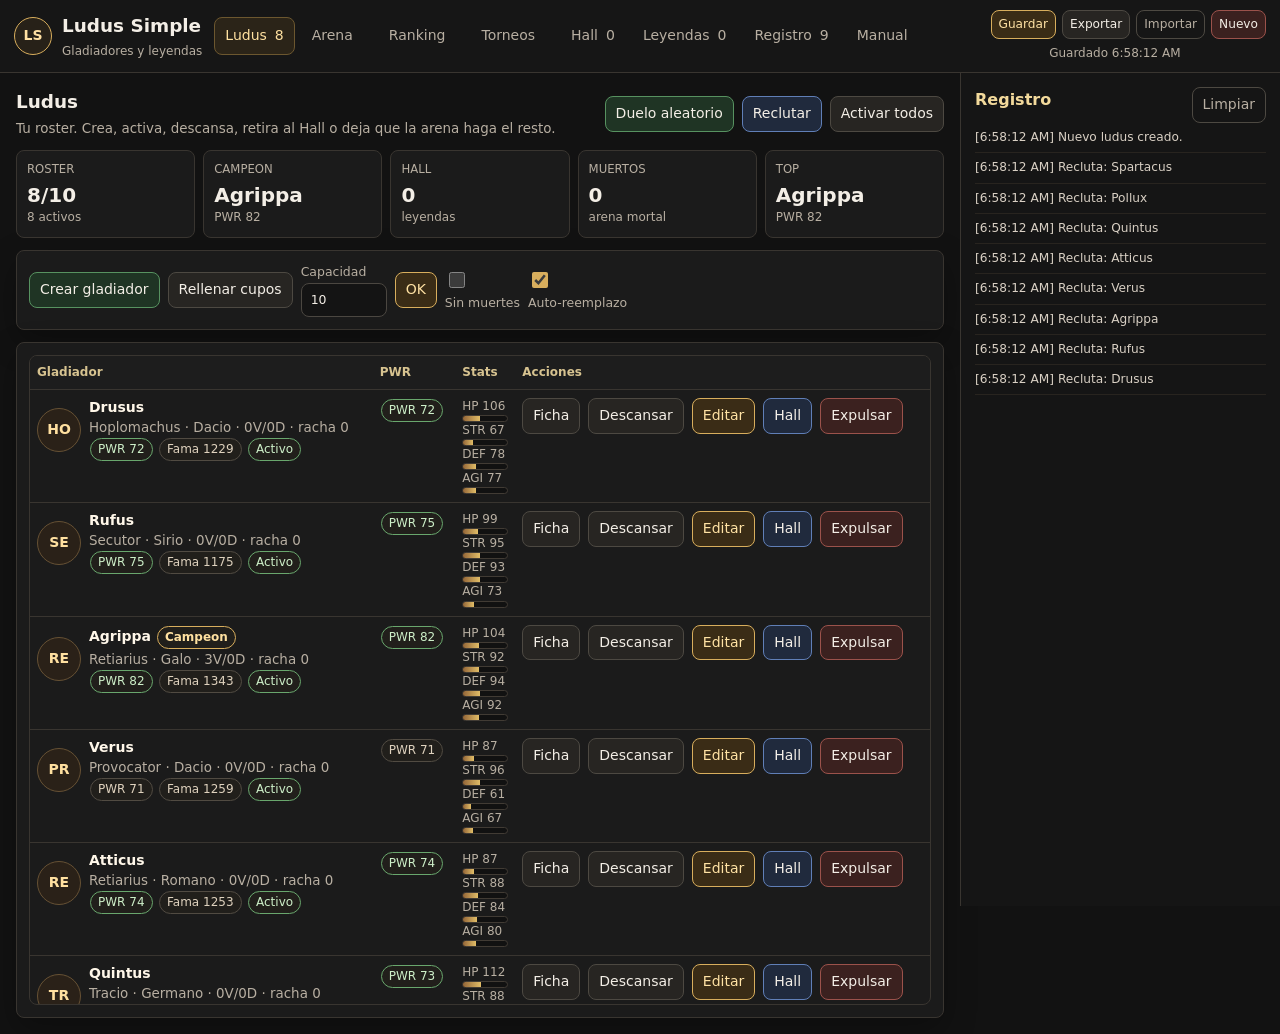
==== index.html @ a3a395ff "Publicar Ludus Simple Leyendas" ====
<!doctype html>
<html lang="es">
<head>
  <meta charset="utf-8">
  <meta name="viewport" content="width=device-width, initial-scale=1">
  <title>Ludus Simple Leyendas</title>
  <style>
    :root{
      color-scheme:dark;
      --bg:#121212;--side:#171717;--panel:#1b1b1b;--panel2:#22201d;--line:#393530;
      --ink:#f3eee6;--muted:#b8afa2;--gold:#d8ae5d;--red:#b95a52;--green:#69a76d;--blue:#7396d8;
      --shadow:0 12px 32px rgba(0,0,0,.28);--r:8px;
    }
    *{box-sizing:border-box}
    body{margin:0;background:var(--bg);color:var(--ink);font:14px/1.42 system-ui,-apple-system,Segoe UI,Roboto,Arial,sans-serif}
    button,input,select{font:inherit}button{cursor:pointer}
    .app{min-height:100vh;display:grid;grid-template-columns:minmax(0,1fr) 320px;grid-template-rows:auto 1fr}
    aside{grid-column:1/-1;position:sticky;top:0;z-index:20;background:rgba(23,23,23,.98);border-bottom:1px solid var(--line);padding:10px 14px;display:grid;grid-template-columns:auto minmax(0,1fr) auto;gap:12px;align-items:center;backdrop-filter:blur(10px)}
    main{grid-column:1;grid-row:2;min-width:0;max-width:1500px;width:100%;margin:0 auto;padding:16px}
    .livePanel{grid-column:2;grid-row:2;position:sticky;top:67px;height:calc(100vh - 67px);overflow:auto;background:#151515;border-left:1px solid var(--line);padding:14px}
    h1,h2,h3,p{margin-top:0}h1{font-size:1.15rem;margin-bottom:4px}h2{font-size:1rem;color:#f2d99b;margin-bottom:10px}
    .brand{display:flex;gap:10px;align-items:center;min-width:180px}.brand h1{white-space:nowrap}.mark{width:38px;height:38px;border:1px solid var(--gold);border-radius:50%;display:grid;place-items:center;background:#272118;color:#ffe0a3;font-weight:900;flex:0 0 auto}
    .nav{display:flex;gap:6px;overflow-x:auto;min-width:0}.nav button{display:flex;justify-content:space-between;align-items:center;gap:8px;border:1px solid transparent;background:transparent;color:var(--muted);padding:8px 10px;border-radius:var(--r);text-align:left;white-space:nowrap}.nav button:hover{background:#222;color:var(--ink)}.nav button.active{background:#2b2418;border-color:#6c572f;color:#ffe1a0}
    .sideActions{display:grid;grid-template-columns:repeat(4,auto);gap:6px;align-items:center}.sideActions .btn{min-height:29px;padding:5px 7px;font-size:.76rem}.sideActions label.btn{display:flex;align-items:center;justify-content:center}.sideActions .full{grid-column:1/-1;text-align:right;max-width:190px;white-space:nowrap;overflow:hidden;text-overflow:ellipsis}
    .topbar{display:flex;justify-content:space-between;gap:10px;align-items:center;flex-wrap:wrap;margin-bottom:12px}
    .muted{color:var(--muted)}.small{font-size:.84rem;color:var(--muted)}.tiny{font-size:.75rem;color:var(--muted)}
    .kpis{display:grid;grid-template-columns:repeat(5,minmax(120px,1fr));gap:8px;margin-bottom:12px}.kpi{border:1px solid var(--line);background:var(--panel);border-radius:var(--r);padding:10px;min-height:70px}.kpi span{display:block;color:var(--muted);font-size:.73rem;text-transform:uppercase}.kpi b{display:block;font-size:1.25rem;margin-top:3px}
    .panel{border:1px solid var(--line);background:var(--panel);border-radius:var(--r);padding:12px;box-shadow:var(--shadow)}.panel.soft{background:var(--panel2)}
    .grid2{display:grid;grid-template-columns:minmax(340px,1.05fr) minmax(320px,.95fr);gap:12px}.grid3{display:grid;grid-template-columns:repeat(3,minmax(230px,1fr));gap:12px}.section{margin-bottom:12px}
    .row{display:flex;gap:8px;align-items:center;flex-wrap:wrap}.between{display:flex;justify-content:space-between;gap:10px;align-items:center}
    .btn{border:1px solid #4d4942;background:#272522;color:var(--ink);border-radius:var(--r);padding:7px 10px;min-height:34px}.btn:hover{filter:brightness(1.08)}.btn.primary{background:#3a2c16;border-color:var(--gold);color:#ffe2a4}.btn.good{background:#1f3424;border-color:#579260}.btn.bad{background:#3b211f;border-color:#9b524b}.btn.blue{background:#202a3d;border-color:#607fb7}.btn.ghost{background:transparent;color:var(--muted)}.btn:disabled{opacity:.45;cursor:not-allowed}
    label{display:inline-grid;gap:3px;color:var(--muted);font-size:.78rem}select,input{min-height:34px;background:#141414;color:var(--ink);border:1px solid #4b4741;border-radius:var(--r);padding:7px 9px}input[type="checkbox"]{min-height:auto;width:16px;height:16px;padding:0;accent-color:var(--gold)}
    .tableWrap{max-height:650px;overflow:auto;border:1px solid var(--line);border-radius:var(--r)}table{width:100%;border-collapse:separate;border-spacing:0}th,td{border-bottom:1px solid var(--line);padding:8px 7px;text-align:left;vertical-align:top}th{position:sticky;top:0;background:#1d1d1d;color:#d7c390;font-size:.75rem;z-index:1}tbody tr:hover td{background:#202020}
    .pill{display:inline-flex;align-items:center;gap:4px;border:1px solid #514b42;background:#211f1b;border-radius:999px;padding:2px 7px;font-size:.75rem;color:#dfd2be;margin:1px}.pill.gold{border-color:var(--gold);color:#ffe1a0}.pill.green{border-color:var(--green);color:#cdefc8}.pill.red{border-color:var(--red);color:#ffc7c1}.pill.blue{border-color:var(--blue);color:#d4e0ff}
    .fighter{display:grid;grid-template-columns:44px 1fr;gap:8px;align-items:center}.avatar{width:44px;height:44px;border:1px solid #665134;border-radius:50%;display:grid;place-items:center;background:#2a2118;color:#ffe0a0;font-weight:900}.name{font-weight:850;color:#fff7e9}
    .bar{height:7px;border:1px solid #413b34;background:#111;border-radius:999px;overflow:hidden}.bar span{display:block;height:100%;background:linear-gradient(90deg,#946638,#e1bd67)}
    .duel{display:grid;grid-template-columns:1fr auto 1fr;gap:10px;align-items:center}.vs{font-weight:1000;color:#f0cf80;text-align:center}.pickCell{width:42px;text-align:center}.duelPick{width:18px;height:18px}.duelSummary{display:grid;grid-template-columns:1fr auto 1fr;gap:8px;align-items:center}
    .cards{display:grid;grid-template-columns:repeat(auto-fill,minmax(230px,1fr));gap:10px}.card{border:1px solid #48443e;background:#181818;border-radius:var(--r);padding:10px}.event{border:1px solid #49443c;background:#181818;border-radius:var(--r);padding:10px;margin-bottom:8px}.event.hot{border-color:#9a7840;background:#211c14}
    .bracketWrap{overflow-x:auto;overflow-y:hidden;padding-bottom:8px}.bracket{display:flex;gap:12px;align-items:flex-start;min-width:max-content}.roundCol{width:240px;display:grid;gap:10px}.roundCol:nth-child(2){padding-top:28px}.roundCol:nth-child(3){padding-top:58px}.roundCol:nth-child(4){padding-top:88px}.match{border:1px solid var(--line);background:#161616;border-radius:var(--r);padding:9px;min-height:76px}.winner{color:#ffe0a0;font-weight:800;margin-top:5px}
    .log{background:#111;border:1px solid #3b3731;border-radius:var(--r);padding:10px;white-space:pre-wrap;overflow:auto;max-height:380px;font-family:ui-monospace,SFMono-Regular,Consolas,monospace;font-size:.78rem}.liveLog{height:calc(100vh - 165px);min-height:300px;max-height:none;font-size:.76rem}.liveLogLine{border-bottom:1px solid #28241f;padding:6px 0;color:#d9d0c4}
    .modalBack{position:fixed;inset:0;background:rgba(0,0,0,.7);display:none;align-items:center;justify-content:center;padding:16px;z-index:50}.modal{width:min(940px,96vw);max-height:90vh;overflow:auto;background:#202020;border:1px solid var(--gold);border-radius:var(--r);padding:14px;box-shadow:0 30px 90px rgba(0,0,0,.6)}
    .toast{position:fixed;left:50%;bottom:18px;transform:translateX(-50%);background:#27231d;border:1px solid #6b5837;color:#ffe2a4;padding:9px 12px;border-radius:var(--r);z-index:80;box-shadow:var(--shadow)}.hidden{display:none}
    @media(max-width:1050px){.app{grid-template-columns:1fr;grid-template-rows:auto auto auto}aside{position:relative;grid-template-columns:1fr;align-items:start}.livePanel{grid-column:1;grid-row:3;position:relative;top:auto;height:auto;border-left:0;border-top:1px solid var(--line)}.liveLog{height:240px;min-height:220px}main{grid-column:1;grid-row:2}.kpis{grid-template-columns:repeat(3,minmax(110px,1fr))}.grid2,.grid3{grid-template-columns:1fr}th{position:static}.sideActions{grid-template-columns:repeat(4,max-content);justify-content:start}.sideActions .full{text-align:left}}
    @media(max-width:620px){main{padding:10px}.kpis{grid-template-columns:repeat(2,minmax(110px,1fr))}.duel,.duelSummary{grid-template-columns:1fr}.sideActions{grid-template-columns:repeat(2,max-content)}}
  </style>
</head>
<body>
<div class="app">
  <aside>
    <div class="brand"><div class="mark">LS</div><div><h1>Ludus Simple</h1><div class="tiny">Gladiadores y leyendas</div></div></div>
    <nav class="nav" id="nav"></nav>
    <div class="sideActions">
      <button class="btn primary" id="saveBtn">Guardar</button>
      <button class="btn" id="exportBtn">Exportar</button>
      <label class="btn ghost">Importar<input id="importFile" type="file" accept=".json,.txt" hidden></label>
      <button class="btn bad" id="freshBtn">Nuevo</button>
      <div class="tiny full" id="saveStatus">Listo.</div>
    </div>
  </aside>
  <main>
    <div class="topbar">
      <div><h1 id="title">Ludus</h1><div class="small" id="hint"></div></div>
      <div class="row">
        <button class="btn good" id="quickFight">Duelo aleatorio</button>
        <button class="btn blue" id="quickRecruit">Reclutar</button>
        <button class="btn" id="quickRest">Activar todos</button>
      </div>
    </div>
    <section class="kpis" id="kpis"></section>
    <div id="view"></div>
  </main>
  <section class="livePanel">
    <div class="between"><h2>Registro</h2><button class="btn ghost" id="clearLiveLog">Limpiar</button></div>
    <div class="liveLog" id="liveLog"></div>
  </section>
</div>

<div class="modalBack" id="modalBack"><div class="modal"><div class="between"><h2 id="modalTitle">Modal</h2><button class="btn ghost" id="modalClose">Cerrar</button></div><div id="modalBody"></div></div></div>
<div class="toast hidden" id="toast"></div>

<script>
(() => {
  "use strict";

  const STORAGE = "ludus_simple_leyendas_v1";
  const views = [["ludus","Ludus"],["arena","Arena"],["ranking","Ranking"],["torneos","Torneos"],["hall","Hall"],["leyendas","Leyendas"],["registro","Registro"],["manual","Manual"]];
  const roles = ["Mirmillon","Retiarius","Secutor","Tracio","Dimachaerus","Hoplomachus","Bestiarius","Provocator"];
  const origins = ["Romano","Galo","Germano","Nubio","Hispano","Griego","Dacio","Tracio","Sirio","Britano"];
  const names = ["Maximus","Rutilus","Drusus","Caius","Lucius","Tiberius","Marcus","Sergius","Vitalis","Atticus","Severus","Felix","Aurelius","Cassius","Valerius","Flavius","Quintus","Rufus","Decimus","Varro","Julius","Titus","Spartacus","Crixus","Oenomaus","Brutus","Silvanus","Aquila","Sabinus","Victor","Pollux","Marius","Verus","Celer","Magnus","Octavius","Agrippa","Hector","Leonidas","Draco","Orion","Brennus","Arminius","Corvus","Scipio"];
  const icons = {Mirmillon:"MI",Retiarius:"RE",Secutor:"SE",Tracio:"TR",Dimachaerus:"DI",Hoplomachus:"HO",Bestiarius:"BE",Provocator:"PR"};
  const fightTypes = {
    normal:{name:"Normal",death:.10,injury:.18,fame:1},
    exhibition:{name:"Exhibicion",death:0,injury:.04,fame:.65},
    blood:{name:"A muerte",death:.28,injury:.34,fame:1.3},
    title:{name:"Titulo",death:.12,injury:.20,fame:1.45}
  };

  let view = "ludus";
  let state = defaultState();
  let pickState = {a:null,b:null,title:false,mortal:false};

  const $ = id => document.getElementById(id);
  const esc = s => String(s ?? "").replace(/[&<>'"]/g, c => ({"&":"&amp;","<":"&lt;",">":"&gt;","'":"&#39;","\"":"&quot;"}[c]));
  const rand = (a,b) => Math.floor(Math.random()*(b-a+1))+a;
  const pick = a => a[rand(0,a.length-1)];
  const clamp = (x,a,b) => Math.max(a,Math.min(b,x));
  const uid = () => crypto && crypto.randomUUID ? crypto.randomUUID() : "g_" + Date.now().toString(36) + Math.random().toString(36).slice(2);
  function shuffle(arr){const a=arr.slice();for(let i=a.length-1;i>0;i--){const j=rand(0,i);[a[i],a[j]]=[a[j],a[i]]}return a}

  function defaultState(){
    return {
      cap:10,pacific:false,autoReplace:true,pairMode:"balanced",ludus:[],hall:[],dead:[],allTime:[],log:[],rivalries:{},
      legendsElo:{},last:null,classic:null,br:null,legendTournament:null,legendBR:null,titleHolder:null
    };
  }
  function load(){try{const raw=localStorage.getItem(STORAGE);if(raw)state=JSON.parse(raw)}catch(e){console.warn(e)}normalize()}
  function save(){normalize();localStorage.setItem(STORAGE,JSON.stringify(state));$("saveStatus").textContent="Guardado " + new Date().toLocaleTimeString()}
  function normalize(){
    state = Object.assign(defaultState(), state || {});
    ["ludus","hall","dead","allTime","log"].forEach(k => { if(!Array.isArray(state[k])) state[k] = []; });
    state.rivalries = state.rivalries || {};
    state.legendsElo = state.legendsElo || {};
    state.cap = clamp(parseInt(state.cap || 8,10),2,80);
    allGlads().forEach(fix);
    if(state.titleHolder && !findAny(state.titleHolder)) state.titleHolder = null;
  }
  function allGlads(){return [...state.ludus,...state.hall,...state.dead,...state.allTime]}
  function live(){return state.ludus.filter(g=>g.alive)}
  function active(){return state.ludus.filter(g=>g.alive && g.active)}
  function findAny(id){return [...state.ludus,...state.hall,...state.dead].find(g=>g.id===id)||null}
  function findL(id){return state.ludus.find(g=>g.id===id)||null}
  function findH(id){return state.hall.find(g=>g.id===id)||null}
  function log(msg){state.log.unshift(`[${new Date().toLocaleTimeString()}] ${msg}`);state.log=state.log.slice(0,500)}
  function toast(msg){const t=$("toast");t.textContent=msg;t.classList.remove("hidden");clearTimeout(t._t);t._t=setTimeout(()=>t.classList.add("hidden"),1600)}
  function unique(base){const used=new Set(allGlads().map(g=>g.name));if(!used.has(base))return base;let i=2;while(used.has(`${base} ${i}`))i++;return `${base} ${i}`}

  function make(opts={}){
    const g = fix({
      id:uid(),name:unique(opts.name || pick(names)),role:opts.role || pick(roles),origin:opts.origin || pick(origins),
      hp:opts.hp ?? rand(86,116),str:opts.str ?? rand(60,96),def:opts.def ?? rand(60,96),agi:opts.agi ?? rand(60,96),
      fame:opts.fame ?? 1200+rand(-70,70),wins:opts.wins || 0,losses:opts.losses || 0,streak:0,bestStreak:0,alive:true,active:true,history:[]
    });
    state.allTime.push(snapshot(g));
    return g;
  }
  function fix(g){
    g.id=g.id||uid();g.name=g.name||unique(pick(names));g.role=g.role||pick(roles);g.origin=g.origin||pick(origins);
    g.hp=clamp(parseInt(g.hp||100,10),45,210);g.str=clamp(parseInt(g.str||75,10),30,200);g.def=clamp(parseInt(g.def||75,10),30,200);g.agi=clamp(parseInt(g.agi||75,10),30,200);
    g.fame=Math.max(100,parseInt(g.fame||1200,10));g.wins=parseInt(g.wins||0,10);g.losses=parseInt(g.losses||0,10);g.streak=parseInt(g.streak||0,10);g.bestStreak=parseInt(g.bestStreak||0,10);
    g.alive=g.alive!==false;g.active=g.active!==false;g.history=Array.isArray(g.history)?g.history:[];return g;
  }
  function snapshot(g){return {id:g.id,name:g.name,role:g.role,origin:g.origin,hp:g.hp,str:g.str,def:g.def,agi:g.agi,fame:g.fame,wins:g.wins,losses:g.losses,alive:g.alive}}
  function pwr(g){return Math.round(Math.sqrt(g.hp*.9+g.str*1.22+g.def*1.12+g.agi*1.16)*3.15 + Math.log10(Math.max(10,g.fame))*4.2 + Math.sqrt(g.wins||0)*2.4)}
  function pwrPill(g){const n=typeof g==="number"?g:pwr(g);let cls=n>=95?"gold":n>=72?"green":n<55?"red":"";return `<span class="pill ${cls}">PWR ${n}</span>`}
  function bar(label,val,min,max){const pct=clamp(Math.round((val-min)/(max-min)*100),0,100);return `<div class="tiny">${label} ${val}</div><div class="bar"><span style="width:${pct}%"></span></div>`}
  function pushHist(g,h){g.history.unshift(Object.assign({t:new Date().toLocaleString()},h));g.history=g.history.slice(0,45)}
  function status(g){if(!g.alive)return `<span class="pill red">Muerto</span>`;return g.active?`<span class="pill green">Activo</span>`:`<span class="pill blue">Descanso</span>`}
  function isChampion(g){return !!g && state.titleHolder===g.id}
  function champ(){return findAny(state.titleHolder)}
  function mini(g){
    if(!g)return `<div class="card muted">Sin gladiador</div>`;
    return `<div class="fighter"><div class="avatar">${esc(icons[g.role]||"GL")}</div><div><div class="name">${esc(g.name)} ${isChampion(g)?'<span class="pill gold">Campeon</span>':""}</div><div class="small">${esc(g.role)} · ${esc(g.origin)} · ${g.wins}V/${g.losses}D · racha ${g.streak}</div><div>${pwrPill(g)} <span class="pill">Fama ${g.fame}</span> ${status(g)}</div></div></div>`;
  }
  function ranking(){return live().slice().sort((a,b)=>(pwr(b)+b.fame/90+b.wins*4+b.streak*4)-(pwr(a)+a.fame/90+a.wins*4+a.streak*4))}
  function rivalryKey(a,b){return [a.id,b.id].sort().join("_")}
  function rivalry(a,b){return state.rivalries[rivalryKey(a,b)]||null}
  function addRivalry(a,b,w,type){
    const k=rivalryKey(a,b);let r=state.rivalries[k];if(!r)r=state.rivalries[k]={id:k,aId:a.id,bId:b.id,fights:0,aWins:0,bWins:0,intensity:0,history:[]};
    r.fights++;if(w.id===r.aId)r.aWins++;else r.bWins++;r.intensity=clamp(r.intensity+1+(type==="blood"?1:0)+(type==="title"?2:0),0,10);
    r.history.unshift({t:new Date().toLocaleString(),winnerId:w.id,type});r.history=r.history.slice(0,10);
  }
  function odds(a,b){return clamp(.5+(pwr(a)-pwr(b))/400+(a.fame-b.fame)/2300,.08,.92)}
  function hype(a,b,type="normal"){
    if(!a||!b||a.id===b.id)return 0;
    let h=24+Math.max(0,28-Math.abs(pwr(a)-pwr(b))/2);
    if(a.fame+b.fame>2600)h+=10;if(a.streak>=3||b.streak>=3)h+=8;if(a.losses===0&&b.losses===0&&a.wins>=2&&b.wins>=2)h+=12;
    const r=rivalry(a,b);if(r)h+=Math.min(26,6+r.intensity*2);if(type==="title")h+=18;if(type==="blood")h+=10;if(isChampion(a)||isChampion(b))h+=10;
    return clamp(Math.round(h),5,100);
  }
  function hypeCls(n){return n>=85?"gold":n>=70?"green":n<40?"red":""}

  function fight(a,b,type="normal",opts={}){
    if(!a||!b||a.id===b.id){toast("Elige dos gladiadores distintos");return null}
    const cfg=fightTypes[type]||fightTypes.normal,p=odds(a,b),w=Math.random()<p?a:b,l=w.id===a.id?b:a,prob=w.id===a.id?p:1-p,h=hype(a,b,type);
    const upset=prob<.42, fame=Math.round((12+h/4+(upset?14:0))*cfg.fame);
    w.wins++;w.streak++;w.bestStreak=Math.max(w.bestStreak,w.streak);l.losses++;l.streak=0;w.fame+=fame;l.fame=Math.max(100,l.fame-Math.round(fame/2));
    ["str","def","agi"].forEach(k=>{w[k]=clamp(w[k]+rand(0,upset?3:2),30,200);l[k]=clamp(l[k]+rand(0,1),30,195)});w.hp=clamp(w.hp+rand(0,2),45,210);
    let death=false, injury=false;
    if(!state.pacific && !opts.safeContext && !opts.noDeath){
      const baseDeath = opts.mortal ? fightTypes.blood.death : cfg.death;
      const deathChance = l.active ? baseDeath : baseDeath*.5;
      if(Math.random()<deathChance){kill(l);death=true}
      else if(Math.random()<cfg.injury){l.active=false;injury=true}
    }else if(Math.random()<cfg.injury*.45){l.active=false;injury=true}
    if(type==="title")state.titleHolder=w.id;
    addRivalry(a,b,w,type);
    pushHist(w,{type,result:"Victoria",vs:l.name,hype:h,text:`Prob ${Math.round(prob*100)}%. +${fame} fama.`});
    pushHist(l,{type,result:"Derrota",vs:w.name,hype:h,text:death?"Muere en combate.":injury?"Queda en descanso.":"Sobrevive."});
    state.last={aId:a.id,bId:b.id,wId:w.id,lId:l.id,type,hype:h,death,injury,text:`${w.name} vence a ${l.name}`};
    log(`${w.name} vence a ${l.name} · ${cfg.name} · interes ${h}${death?" · muerte":injury?" · descanso":""}`);
    if(!opts.noLiberate) maybeLiberate(w);
    if(state.autoReplace && state.ludus.length<state.cap)fill(1,false);
    save();render();
    return {winner:w,loser:l,hype:h,death,injury,type};
  }
  function kill(g){state.ludus=state.ludus.filter(x=>x.id!==g.id);g.alive=false;g.active=false;state.dead.unshift(g);if(state.titleHolder===g.id)state.titleHolder=null}
  function retire(g){state.ludus=state.ludus.filter(x=>x.id!==g.id);g.active=false;state.hall.unshift(g);if(state.legendsElo[g.id]==null)state.legendsElo[g.id]=1200+Math.min(220,g.wins*14);log(`${g.name} entra al Hall de la Fama`)}
  function maybeLiberate(g){if(!findL(g.id))return;if(g.wins>=10||pwr(g)>=118||g.fame>=1580){log(`${g.name} ya merece el Hall si quieres retirarlo.`)}}
  function fill(n=99,renderNow=true){let c=0;while(state.ludus.length<state.cap&&c<n){const g=make();state.ludus.push(g);log(`Recluta: ${g.name}`);c++}if(renderNow){save();render()}}
  function pickAutoPair(){const act=active();if(act.length<2)return null;let a,b;if(state.pairMode==="random"){a=pick(act);do{b=pick(act)}while(b.id===a.id)}else if(state.pairMode==="underdog"){const s=act.slice().sort((x,y)=>pwr(x)-pwr(y));a=pick(s.slice(0,Math.min(3,s.length)));b=pick(s.slice(Math.max(1,s.length-3)));if(a.id===b.id)b=s[s.length-1]}else{const s=act.slice().sort((x,y)=>x.wins-y.wins||pwr(x)-pwr(y));a=pick(s.slice(0,Math.min(4,s.length)));const pool=s.filter(x=>x.id!==a.id&&Math.abs(x.wins-a.wins)<=2);b=pool.length?pick(pool):s.find(x=>x.id!==a.id)}return {a,b}}
  function arenaFightType(){return pickState.title?"title":pickState.mortal?"blood":"normal"}
  function arenaFightOptions(){return {noDeath:!pickState.mortal,mortal:pickState.mortal}}
  function simulate(type=arenaFightType(),opts=arenaFightOptions()){const pair=pickAutoPair();if(!pair){toast("Necesitas 2 activos");return null}return fight(pair.a,pair.b,type,opts)}
  function runRandomMany(n){for(let i=0;i<n;i++){if(active().length<2)break;simulate()}render()}
  function seed(){state=defaultState();fill(8,false);const c=ranking()[0];if(c){c.wins=3;c.fame+=110;state.titleHolder=c.id}log("Nuevo ludus creado.");save()}

  function pairs(list){const a=shuffle(list),round=[];for(let i=0;i<a.length;i+=2)round.push({aId:a[i].id,bId:a[i+1].id,a:a[i].name,b:a[i+1].name,wId:null,w:null});return round}
  function startTournament(n){const list=active();if(list.length<n){toast(`Necesitas ${n} activos`);return}state.classic={rounds:[pairs(list.slice().sort(()=>Math.random()-.5).slice(0,n))],ri:0,mi:0,done:false,champ:null};save();render()}
  function stepTournament(key="classic",scope="ludus"){
    const t=state[key];if(!t||t.done){toast(t?"Torneo terminado":"No hay torneo");return}
    const round=t.rounds[t.ri],m=round[t.mi];
    if(!m){
      const winners=round.map(x=>x.wId).filter(Boolean);
      if(winners.length===1){const c=scope==="hall"?findH(winners[0]):findL(winners[0]);t.done=true;t.champ=c?c.name:"Sin campeon";if(c){c.fame+=60;["str","def","agi"].forEach(k=>c[k]=clamp(c[k]+2,30,205));}log(`${t.champ} gana el torneo`);save();render();return}
      const next=[];for(let i=0;i<winners.length;i+=2){const a=scope==="hall"?findH(winners[i]):findL(winners[i]),b=scope==="hall"?findH(winners[i+1]):findL(winners[i+1]);next.push({aId:winners[i],bId:winners[i+1],a:a?.name||"?",b:b?.name||"?",wId:null,w:null})}
      t.ri++;t.mi=0;t.rounds.push(next);save();render();return;
    }
    const a=scope==="hall"?findH(m.aId):findL(m.aId),b=scope==="hall"?findH(m.bId):findL(m.bId);
    if(!a||!b){const alive=a||b;m.wId=alive?.id;m.w=alive?.name||"?"}else if(scope==="hall"){const r=legendDuel(a,b,false);m.wId=r.winner.id;m.w=r.winner.name}else{const r=fight(a,b,"normal");m.wId=r.winner.id;m.w=r.winner.name}
    t.mi++;save();render();
  }
  function startBR(){const list=active();if(list.length<3){toast("Necesitas 3 activos");return}state.br={alive:list.map(g=>g.id),rounds:[],done:false,champ:null};save();render()}
  function stepBR(){
    const br=state.br;if(!br||br.done){toast(br?"BR terminado":"No hay BR");return}
    br.alive=br.alive.map(findL).filter(Boolean).map(g=>g.id);
    if(br.alive.length<2){br.done=true;br.champ=findL(br.alive[0])?.name||"Sin campeon";save();render();return}
    const list=br.alive.map(findL).filter(Boolean).sort((a,b)=>pwr(a)-pwr(b)),a=list[0],b=list[list.length-1],isFinal=list.length===2;
    const r=fight(a,b,"blood",isFinal?{noDeath:true,noLiberate:true}:{});
    br.rounds.push({a:a.name,b:b.name,w:r.winner.name,l:r.loser.name,final:isFinal});br.alive=br.alive.filter(id=>id!==r.loser.id);
    if(isFinal){
      const c=findL(r.winner.id);br.done=true;br.champ=c?.name||r.winner.name;if(c)c.fame+=80;log(`${br.champ} gana el Battle Royale`);
      save();render();
      askBRFinal(r.winner,r.loser);
      return;
    }
    save();render();
  }
  function askBRFinal(winner,loser){
    showChoice("Clemencia de la final",`${winner.name} ha ganado el Battle Royale.\n\n${loser.name} queda derrotado en la arena.\n\n¿Perdonas al finalista?`,"Perdonar","Ejecutar").then(spare=>{
      const liveLoser=findL(loser.id);
      if(liveLoser){
        if(spare||state.pacific){liveLoser.active=false;log(`${loser.name} recibe clemencia y queda en descanso`)}
        else{kill(liveLoser);log(`${loser.name} es ejecutado tras la final del BR`)}
      }
      return showChoice("Liberar campeon",`${winner.name} es campeon del Battle Royale.\n\n¿Lo liberas al Hall de la Fama como leyenda o vuelve al Ludus?`,"Liberar al Hall","Vuelve al Ludus");
    }).then(liberate=>{
      const champ=findL(winner.id);
      if(liberate&&champ)retire(champ);
      else if(champ)log(`${winner.name} vuelve al Ludus como campeon del BR`);
      if(state.autoReplace)fill(99,false);
      save();render();
    });
  }
  function resurrectTournament(n){if(state.dead.length<n){toast("No hay suficientes muertos");return}state.classic={rounds:[pairs(state.dead.slice().sort(()=>Math.random()-.5).slice(0,n))],ri:0,mi:0,done:false,champ:null,afterlife:true};save();render()}
  function stepAfterlife(){
    const t=state.classic;if(!t||!t.afterlife){toast("No hay torneo del mas alla");return}
    const round=t.rounds[t.ri],m=round[t.mi];
    if(!m){
      const winners=round.map(x=>x.wId).filter(Boolean);
      if(winners.length===1){const old=state.dead.find(g=>g.id===winners[0]);t.done=true;t.champ=old?.name||"Sin campeon";if(old){state.dead=state.dead.filter(g=>g.id!==old.id);const r=JSON.parse(JSON.stringify(old));r.id=uid();r.name=unique(old.name+" Renacido");r.alive=true;r.active=true;r.history=[];r.fame+=90;state.ludus.push(r);log(`${r.name} regresa del mas alla`)}save();render();return}
      const next=[];for(let i=0;i<winners.length;i+=2){const a=state.dead.find(g=>g.id===winners[i]),b=state.dead.find(g=>g.id===winners[i+1]);next.push({aId:winners[i],bId:winners[i+1],a:a?.name||"?",b:b?.name||"?",wId:null,w:null})}
      t.ri++;t.mi=0;t.rounds.push(next);save();render();return;
    }
    const a=state.dead.find(g=>g.id===m.aId),b=state.dead.find(g=>g.id===m.bId);
    const w=Math.random()<odds(a,b)?a:b;m.wId=w.id;m.w=w.name;log(`${w.name} gana un duelo del mas alla`);t.mi++;save();render();
  }
  function legendDuel(a=null,b=null,doRender=true){
    if(state.hall.length<2){toast("Necesitas 2 leyendas");return null}
    if(!a||!b){a=pick(state.hall);do{b=pick(state.hall)}while(b.id===a.id)}
    if(a.id===b.id){toast("Elige leyendas distintas");return null}
    const ea=state.legendsElo[a.id]??1200,eb=state.legendsElo[b.id]??1200,p=1/(1+Math.pow(10,(eb-ea)/400)),w=Math.random()<p?a:b,l=w.id===a.id?b:a;
    state.legendsElo[a.id]=Math.round(ea+24*((w.id===a.id?1:0)-p));state.legendsElo[b.id]=Math.round(eb+24*((w.id===b.id?1:0)-(1-p)));
    state.last={aId:a.id,bId:b.id,wId:w.id,lId:l.id,type:"leyenda",hype:hype(a,b,"normal"),death:false,injury:false,text:`${w.name} vence a ${l.name}`};
    log(`Leyendas: ${w.name} vence a ${l.name} · ELO ${state.legendsElo[w.id]}`);
    if(doRender){save();render()}return {winner:w,loser:l};
  }
  function startLegendTournament(n){if(state.hall.length<n){toast(`Necesitas ${n} leyendas`);return}state.legendTournament={rounds:[pairs(state.hall.slice().sort(()=>Math.random()-.5).slice(0,n))],ri:0,mi:0,done:false,champ:null};save();render()}
  function stepLegendTournament(){stepTournament("legendTournament","hall")}
  function startLegendBR(){if(state.hall.length<3){toast("Necesitas 3 leyendas");return}state.legendBR={alive:state.hall.map(g=>g.id),rounds:[],done:false,champ:null};save();render()}
  function stepLegendBR(){const br=state.legendBR;if(!br||br.done){toast(br?"BR terminado":"No hay BR");return}const list=br.alive.map(findH).filter(Boolean);if(list.length<2){br.done=true;br.champ=findH(br.alive[0])?.name||"Sin campeon";save();render();return}const s=list.sort((a,b)=>pwr(a)-pwr(b)),a=s[0],b=s[s.length-1],r=legendDuel(a,b,false);br.rounds.push({a:a.name,b:b.name,w:r.winner.name,l:r.loser.name});br.alive=br.alive.filter(id=>id!==r.loser.id);if(br.alive.length===1){br.done=true;br.champ=findH(br.alive[0])?.name||"Sin campeon";log(`${br.champ} gana el BR de leyendas`)}save();render()}

  function render(){
    normalize();renderNav();renderKpis();renderLiveLog();
    const map={ludus:renderLudus,arena:renderArena,ranking:renderRanking,torneos:renderTorneos,hall:renderHall,leyendas:renderLeyendas,registro:renderRegistro,manual:renderManual};
    $("view").innerHTML=(map[view]||renderLudus)();bind();
  }
  function renderNav(){$("nav").innerHTML=views.map(([id,label])=>`<button class="${view===id?"active":""}" data-view="${id}"><span>${label}</span><span>${navNum(id)}</span></button>`).join("")}
  function navNum(id){return id==="ludus"?state.ludus.length:id==="hall"?state.hall.length:id==="leyendas"?state.hall.length:id==="registro"?state.log.length:""}
  function renderKpis(){const c=champ(),top=ranking()[0];$("kpis").innerHTML=[
    ["Roster",`${state.ludus.length}/${state.cap}`,`${active().length} activos`],["Campeon",c?.name||"Vacante",c?`PWR ${pwr(c)}`:"pelea titular"],
    ["Hall",state.hall.length,"leyendas"],["Muertos",state.dead.length,state.pacific?"modo pacifico":"arena mortal"],["Top",top?.name||"-",top?`PWR ${pwr(top)}`:"-"]
  ].map(([a,b,c])=>`<div class="kpi"><span>${esc(a)}</span><b>${esc(b)}</b><div class="tiny">${esc(c)}</div></div>`).join("")}
  function renderLiveLog(){const box=$("liveLog");if(!box)return;box.innerHTML=state.log.length?state.log.slice(0,60).map(x=>`<div class="liveLogLine">${esc(x)}</div>`).join(""):`<div class="card muted">Sin sucesos todavia.</div>`}
  function title(t,h){$("title").textContent=t;$("hint").textContent=h||""}

  function renderLudus(){
    title("Ludus","Tu roster. Crea, activa, descansa, retira al Hall o deja que la arena haga el resto.");
    return `<section class="panel section"><div class="row">
      <button class="btn good" id="newBtn">Crear gladiador</button><button class="btn" id="fillBtn">Rellenar cupos</button>
      <label>Capacidad<input id="capInput" type="number" min="2" max="80" value="${state.cap}" style="width:86px"></label><button class="btn primary" id="capBtn">OK</button>
      <label><input type="checkbox" id="pacific" ${state.pacific?"checked":""}> Sin muertes</label><label><input type="checkbox" id="autoReplace" ${state.autoReplace?"checked":""}> Auto-reemplazo</label>
    </div></section><section class="panel"><div class="tableWrap"><table><thead><tr><th>Gladiador</th><th>PWR</th><th>Stats</th><th>Acciones</th></tr></thead><tbody>
    ${state.ludus.map(g=>`<tr><td>${mini(g)}</td><td>${pwrPill(g)}</td><td>${bar("HP",g.hp,45,210)}${bar("STR",g.str,30,200)}${bar("DEF",g.def,30,200)}${bar("AGI",g.agi,30,200)}</td><td><div class="row"><button class="btn" data-card="${g.id}">Ficha</button><button class="btn" data-toggle="${g.id}">${g.active?"Descansar":"Activar"}</button><button class="btn primary" data-edit="${g.id}">Editar</button><button class="btn blue" data-retire="${g.id}">Hall</button><button class="btn bad" data-expel="${g.id}">Expulsar</button></div></td></tr>`).join("")||`<tr><td colspan="4"><div class="card muted">Sin gladiadores.</div></td></tr>`}
    </tbody></table></div></section>`;
  }
  function renderArena(){
    title("Arena","Selecciona dos gladiadores o deja que el juego elija al azar.");
    const a=findL(pickState.a), b=findL(pickState.b), type=arenaFightType(), h=a&&b?hype(a,b,type):0;
    return `<section class="panel section"><div class="row">
      <button class="btn good" id="runSelected">Pelear seleccionados</button>
      <button class="btn primary" id="randomOne">Aleatorio x1</button>
      <button class="btn" id="randomFive">Aleatorio x5</button>
      <button class="btn" id="randomTwenty">Aleatorio x20</button>
      <label>Criterio<select id="pairMode"><option value="balanced">Parecido en victorias</option><option value="random">Aleatorio puro</option><option value="underdog">Debil contra fuerte</option></select></label>
      <label><input type="checkbox" id="mortalFight" ${pickState.mortal?"checked":""}> A vida o muerte</label>
      <label><input type="checkbox" id="titleFight" ${pickState.title?"checked":""}> Por titulo del Ludus</label>
      <label><input type="checkbox" id="arenaPacific" ${state.pacific?"checked":""}> Sin muertes global <span class="tiny">anula a muerte</span></label>
    </div><p class="small">${fightHelp(type)} ${pickState.title?"El ganador sera campeon del Ludus.":""}</p>${a&&b?`<div class="duelSummary">${mini(a)}<div class="vs">VS<br><span class="pill ${hypeCls(h)}">Interes ${h}</span></div>${mini(b)}</div>`:`<div class="card muted">Marca dos gladiadores en la lista para pelear exactamente esos dos.</div>`}</section>
    <section class="panel section"><h2>Gladiadores disponibles</h2><div class="tableWrap"><table><thead><tr><th class="pickCell">Sel.</th><th>Gladiador</th><th>PWR</th><th>Fama</th><th>Record</th><th>Racha</th><th>Estado</th></tr></thead><tbody>${live().map(g=>`<tr><td class="pickCell"><input class="duelPick" type="checkbox" value="${g.id}" ${[pickState.a,pickState.b].includes(g.id)?"checked":""} ${g.active?"":"disabled"}></td><td>${mini(g)}</td><td>${pwrPill(g)}</td><td>${g.fame}</td><td>${g.wins}V/${g.losses}D</td><td>${g.streak}</td><td>${status(g)}</td></tr>`).join("")}</tbody></table></div></section>
    <section class="panel"><h2>Rivalidades vivas</h2>${rivalryList(5)}</section>`;
  }
  function fightHelp(type){return {
    normal:"Combate de Ludus: cuenta para victorias, fama, rachas, rivalidades y puede dejar heridos o muertos si no activas 'Sin muertes'.",
    exhibition:"Exhibicion: pelea segura. No afecta apenas a tu Ludus y no deberia matar.",
    blood:"A muerte: pelea extrema. Sube el interes y la fama, pero el perdedor tiene riesgo alto de morir.",
    title:"Titulo: pelea por el campeon del Ludus. El ganador queda marcado como campeon."
  }[type]||""}
  function opts(list,id){return list.map(g=>`<option value="${g.id}" ${g.id===id?"selected":""}>${esc(g.name)} · PWR ${pwr(g)}</option>`).join("")}
  function rivalryList(n=99){const list=Object.values(state.rivalries).filter(r=>r.fights).sort((a,b)=>b.intensity-a.intensity||b.fights-a.fights).slice(0,n);return list.map(r=>{const a=findAny(r.aId),b=findAny(r.bId);return `<div class="event ${r.intensity>=7?"hot":""}"><div class="between"><b>${esc(a?.name||"?")} vs ${esc(b?.name||"?")}</b><span class="pill gold">${r.intensity}/10</span></div><div class="small">${r.fights} peleas · marcador ${r.aWins}-${r.bWins}</div><div class="row" style="margin-top:8px"><button class="btn primary" data-rival="${r.id}">Revancha</button><button class="btn bad" data-rival-blood="${r.id}">A muerte</button></div></div>`}).join("")||`<div class="card muted">Aun no hay rivalidades.</div>`}
  function renderRanking(){title("Ranking","Puntuaciones limpias para decidir quien merece pelea grande.");return `<section class="panel"><div class="tableWrap"><table><thead><tr><th>#</th><th>Gladiador</th><th>PWR</th><th>Fama</th><th>Record</th><th>Racha</th><th></th></tr></thead><tbody>${ranking().map((g,i)=>`<tr><td>${isChampion(g)?"C":i+1}</td><td>${mini(g)}</td><td>${pwrPill(g)}</td><td>${g.fame}</td><td>${g.wins}V/${g.losses}D</td><td>${g.streak}</td><td><button class="btn primary" data-book-rank="${g.id}">Al arena</button></td></tr>`).join("")}</tbody></table></div></section>`}
  function renderTorneos(){
    title("Torneos","Eventos grandes: torneo clasico, Battle Royale con clemencia final, y Mas Alla para muertos.");
    return `<section class="panel section"><h2>Torneo clasico</h2><p class="small">Elimina por rondas. Cada 'Siguiente combate' resuelve una pelea del cuadro.</p><div class="row"><button class="btn primary" id="tor4">Iniciar 4</button><button class="btn primary" id="tor8">Iniciar 8</button><button class="btn good" id="torNext" ${state.classic&&!state.classic.afterlife&&!state.classic.done?"":"disabled"}>Siguiente combate</button><button class="btn bad" id="torClear">Limpiar</button></div>${bracket(state.classic&&!state.classic.afterlife?state.classic:null)}</section><section class="panel section"><h2>Battle Royale</h2><p class="small">Los eliminados salen del BR. En la final decides clemencia para el perdedor y si el campeon entra al Hall.</p><div class="row"><button class="btn primary" id="brStart">Iniciar BR</button><button class="btn good" id="brNext" ${state.br&&!state.br.done?"":"disabled"}>Siguiente eliminacion</button><button class="btn bad" id="brClear">Limpiar</button></div>${brRows(state.br)}</section><section class="panel"><h2>Mas Alla</h2><p class="small">Muertos compiten por volver al ludus. El campeon renace con nuevo nombre.</p><div class="row"><button class="btn primary" id="after4">Iniciar 4</button><button class="btn primary" id="after8">Iniciar 8</button><button class="btn good" id="afterNext" ${state.classic&&state.classic.afterlife&&!state.classic.done?"":"disabled"}>Siguiente combate</button></div>${bracket(state.classic&&state.classic.afterlife?state.classic:null)}</section>`;
  }
  function bracket(t){if(!t)return `<div class="card muted">Sin torneo.</div>`;return `<div class="bracketWrap"><div class="bracket">${t.rounds.map((round,i)=>`<div class="roundCol"><div class="tiny">Ronda ${i+1}</div>${round.map(m=>`<div class="match"><div>${esc(m.a)}<br><span class="tiny">vs</span><br>${esc(m.b)}</div><div class="winner">${m.w?`Gana ${esc(m.w)}`:"Pendiente"}</div></div>`).join("")}</div>`).join("")}</div></div>${t.done?`<div class="pill gold">Campeon: ${esc(t.champ)}</div>`:""}`}
  function brRows(br){if(!br)return `<div class="card muted">Sin BR.</div>`;return `<div class="bracketWrap"><div class="bracket"><div class="roundCol">${br.rounds.map((r,i)=>`<div class="match"><div class="tiny">${r.final?"Final":"Eliminacion "+(i+1)}</div>${esc(r.a)} vs ${esc(r.b)}<div class="winner">${esc(r.w)} elimina a ${esc(r.l)}</div></div>`).join("")||`<div class="card muted">Participantes: ${br.alive.length}</div>`}</div></div></div>${br.done?`<div class="pill gold">Campeon: ${esc(br.champ)}</div>`:""}`}
  function renderHall(){title("Hall","Retira a tus favoritos. Aqui dejan de morir y pasan a leyendas jugables.");return `<section class="panel"><h2>Hall de la Fama</h2><div class="cards">${state.hall.map(g=>`<div class="card">${mini(g)}<div class="row" style="margin-top:8px"><button class="btn" data-card="${g.id}">Ficha</button></div></div>`).join("")||`<div class="card muted">Aun no has retirado a nadie.</div>`}</div></section>`}
  function renderLeyendas(){title("Leyendas","Duelos eternos con ELO. No cambian tu ludus: son puro mito.");return `<div class="grid2 section"><section class="panel"><h2>Duelo de leyendas</h2><div class="row"><select id="legA">${opts(state.hall)}</select><select id="legB">${opts(state.hall)}</select><button class="btn primary" id="legFight" ${state.hall.length>=2?"":"disabled"}>Pelear</button></div><div class="row" style="margin-top:8px"><button class="btn" id="legTor4">Torneo 4</button><button class="btn" id="legTor8">Torneo 8</button><button class="btn good" id="legTorNext" ${state.legendTournament&&!state.legendTournament.done?"":"disabled"}>Siguiente torneo</button><button class="btn bad" id="legTorClear">Limpiar</button></div>${bracket(state.legendTournament)}</section><section class="panel"><h2>BR de leyendas</h2><div class="row"><button class="btn primary" id="legBRStart">Iniciar</button><button class="btn good" id="legBRNext" ${state.legendBR&&!state.legendBR.done?"":"disabled"}>Siguiente</button><button class="btn bad" id="legBRClear">Limpiar</button></div>${brRows(state.legendBR)}</section></div><section class="panel"><h2>Ranking eterno</h2><div class="cards">${state.hall.slice().sort((a,b)=>(state.legendsElo[b.id]||1200)-(state.legendsElo[a.id]||1200)).map(g=>`<div class="card">${mini(g)}<div class="pill gold">ELO ${state.legendsElo[g.id]||1200}</div></div>`).join("")||`<div class="card muted">Sin leyendas.</div>`}</div></section>`}
  function renderRegistro(){title("Registro","Solo hechos: resultados, muertes, torneos y ascensos al Hall.");return `<div class="grid2"><section class="panel"><h2>Ultimo combate</h2>${state.last?`<div class="event hot"><b>${esc(state.last.text)}</b><div class="small">${esc(fightTypes[state.last.type]?.name||state.last.type)} · Interes ${state.last.hype}${state.last.death?" · muerte":""}</div></div>`:`<div class="card muted">Sin combates.</div>`}<h2>Rivalidades</h2>${rivalryList(12)}</section><section class="panel"><h2>Log</h2><div class="log">${state.log.map(esc).join("\n")}</div><div class="row" style="margin-top:8px"><button class="btn bad" id="clearLog">Limpiar</button></div></section></div>`}
  function renderManual(){title("Manual","Como se juega y que significa cada cosa.");return `<section class="panel section"><h2>Objetivo</h2><p>Este no es un modo historia. Tu creas tu propia historia mirando resultados, rachas, rivalidades, muertes, Hall y leyendas. El registro vivo de la derecha esta siempre visible para que sepas que acaba de pasar.</p></section><section class="grid2 section"><div class="panel"><h2>Flujo basico</h2><ol><li>Crea o rellena gladiadores en <b>Ludus</b>.</li><li>En <b>Arena</b>, marca dos gladiadores con checkbox y pulsa <b>Pelear seleccionados</b>.</li><li>Si quieres caos rapido, usa <b>Aleatorio x1</b>, <b>Aleatorio x5</b> o <b>Aleatorio x20</b>.</li><li>Mira el <b>Ranking</b> para decidir quien merece pelea grande.</li><li>Cuando alguien sea importante para ti, mandalo al <b>Hall</b>. En <b>Leyendas</b> puede seguir peleando por ELO sin afectar al Ludus.</li></ol></div><div class="panel"><h2>Reglas de pelea</h2><p><b>Normal:</b> pelea principal del Ludus. Cuenta record, fama, racha y rivalidad.</p><p><b>A vida o muerte:</b> checkbox de Arena. Si esta apagado, ese duelo no mata. Si esta encendido, hay riesgo real de muerte.</p><p><b>Sin muertes global:</b> bloquea todas las muertes mientras este activo y anula cualquier pelea a muerte.</p><p><b>Por titulo del Ludus:</b> el ganador queda como campeon. No tiene que ser el mas fuerte: es quien gano la pelea titular.</p></div></section><section class="grid2"><div class="panel"><h2>Battle Royale</h2><p>Inicias el BR y vas pulsando <b>Siguiente eliminacion</b>. En la final el juego pregunta dos cosas:</p><p><b>Clemencia:</b> perdonar o ejecutar al finalista.</p><p><b>Liberacion:</b> mandar al campeon al Hall o devolverlo al Ludus.</p></div><div class="panel"><h2>Interes</h2><p>El interes mide si una pelea parece importante por PWR, fama, racha, titulo y rivalidad. No te obliga a nada: solo ayuda a leer el cartel.</p></div></section>`}

  function bind(){
    document.querySelectorAll("[data-view]").forEach(b=>b.onclick=()=>{view=b.dataset.view;render()});
    $("saveBtn").onclick=()=>{save();toast("Guardado")};$("exportBtn").onclick=exportSave;$("importFile").onchange=importSave;$("freshBtn").onclick=freshModal;
    $("quickFight").onclick=()=>{view="arena";simulate("normal",{noDeath:true})};$("quickRecruit").onclick=()=>{fill(1);};$("quickRest").onclick=()=>{state.ludus.forEach(g=>g.active=true);save();render()};
    const nb=$("newBtn");if(nb)nb.onclick=newModal;const fb=$("fillBtn");if(fb)fb.onclick=()=>fill(99);const cb=$("capBtn");if(cb)cb.onclick=()=>{state.cap=clamp(+$("capInput").value||8,2,80);save();render()};
    const pac=$("pacific");if(pac)pac.onchange=e=>{state.pacific=e.target.checked;save();render()};const ar=$("autoReplace");if(ar)ar.onchange=e=>{state.autoReplace=e.target.checked;save();render()};
    document.querySelectorAll("[data-toggle]").forEach(b=>b.onclick=()=>{const g=findL(b.dataset.toggle);if(g){g.active=!g.active;save();render()}});document.querySelectorAll("[data-retire]").forEach(b=>b.onclick=()=>{const g=findL(b.dataset.retire);if(g){retire(g);save();render()}});document.querySelectorAll("[data-expel]").forEach(b=>b.onclick=()=>{const g=findL(b.dataset.expel);if(g){state.ludus=state.ludus.filter(x=>x.id!==g.id);log(`${g.name} expulsado`);save();render()}});document.querySelectorAll("[data-card]").forEach(b=>b.onclick=()=>cardModal(b.dataset.card));document.querySelectorAll("[data-edit]").forEach(b=>b.onclick=()=>editModal(b.dataset.edit));
    const pm=$("pairMode");if(pm){pm.value=state.pairMode;pm.onchange=e=>{state.pairMode=e.target.value;save()}};
    document.querySelectorAll(".duelPick").forEach(ch=>ch.onchange=()=>{let ids=[...document.querySelectorAll(".duelPick:checked")].map(x=>x.value);if(ids.length>2){ch.checked=false;toast("Solo dos gladiadores");ids=[...document.querySelectorAll(".duelPick:checked")].map(x=>x.value)}pickState.a=ids[0]||null;pickState.b=ids[1]||null;render()});
    const mf=$("mortalFight");if(mf)mf.onchange=e=>{pickState.mortal=e.target.checked;render()};
    const tf=$("titleFight");if(tf)tf.onchange=e=>{pickState.title=e.target.checked;render()};
    const ap=$("arenaPacific");if(ap)ap.onchange=e=>{state.pacific=e.target.checked;save();render()};
    const rs=$("runSelected");if(rs)rs.onclick=()=>fight(findL(pickState.a),findL(pickState.b),arenaFightType(),arenaFightOptions());
    const r1=$("randomOne");if(r1)r1.onclick=()=>simulate();
    const r5=$("randomFive");if(r5)r5.onclick=()=>runRandomMany(5);
    const r20=$("randomTwenty");if(r20)r20.onclick=()=>runRandomMany(20);
    document.querySelectorAll("[data-rival]").forEach(b=>b.onclick=()=>{const r=state.rivalries[b.dataset.rival];if(r){pickState.a=r.aId;pickState.b=r.bId;pickState.title=false;pickState.mortal=false;view="arena";render()}});document.querySelectorAll("[data-rival-blood]").forEach(b=>b.onclick=()=>{const r=state.rivalries[b.dataset.rivalBlood];if(r){pickState.a=r.aId;pickState.b=r.bId;pickState.title=false;pickState.mortal=true;view="arena";render()}});
    document.querySelectorAll("[data-book-rank]").forEach(b=>b.onclick=()=>{const g=findL(b.dataset.bookRank),o=ranking().find(x=>x.id!==g.id);if(g&&o){pickState.a=g.id;pickState.b=o.id;pickState.title=isChampion(g)||isChampion(o);pickState.mortal=false;view="arena";render()}});
    const tor4=$("tor4"),tor8=$("tor8"),tn=$("torNext"),tc=$("torClear"),brs=$("brStart"),brn=$("brNext"),brc=$("brClear"),a4=$("after4"),a8=$("after8"),an=$("afterNext");if(tor4)tor4.onclick=()=>startTournament(4);if(tor8)tor8.onclick=()=>startTournament(8);if(tn)tn.onclick=()=>stepTournament();if(tc)tc.onclick=()=>{state.classic=null;save();render()};if(brs)brs.onclick=startBR;if(brn)brn.onclick=stepBR;if(brc)brc.onclick=()=>{state.br=null;save();render()};if(a4)a4.onclick=()=>resurrectTournament(4);if(a8)a8.onclick=()=>resurrectTournament(8);if(an)an.onclick=stepAfterlife;
    const lf=$("legFight"),lt4=$("legTor4"),lt8=$("legTor8"),ltn=$("legTorNext"),ltc=$("legTorClear"),lbs=$("legBRStart"),lbn=$("legBRNext"),lbc=$("legBRClear");if(lf)lf.onclick=()=>legendDuel(findH($("legA").value),findH($("legB").value));if(lt4)lt4.onclick=()=>startLegendTournament(4);if(lt8)lt8.onclick=()=>startLegendTournament(8);if(ltn)ltn.onclick=stepLegendTournament;if(ltc)ltc.onclick=()=>{state.legendTournament=null;save();render()};if(lbs)lbs.onclick=startLegendBR;if(lbn)lbn.onclick=stepLegendBR;if(lbc)lbc.onclick=()=>{state.legendBR=null;save();render()};
    const cl=$("clearLog");if(cl)cl.onclick=()=>{state.log=[];save();render()};const liveClear=$("clearLiveLog");if(liveClear)liveClear.onclick=()=>{state.log=[];save();render()};$("modalClose").onclick=closeModal;$("modalBack").onclick=e=>{if(e.target===$("modalBack"))closeModal()};
  }
  function openModal(title,html){$("modalTitle").textContent=title;$("modalBody").innerHTML=html;$("modalBack").style.display="flex"}
  function closeModal(){$("modalBack").style.display="none";$("modalBody").innerHTML=""}
  function showChoice(title,text,yesText="Si",noText="No"){return new Promise(resolve=>{openModal(title,`<p class="small" style="white-space:pre-wrap">${esc(text)}</p><div class="row" style="justify-content:flex-end;margin-top:10px"><button class="btn" id="choiceNo">${esc(noText)}</button><button class="btn primary" id="choiceYes">${esc(yesText)}</button></div>`);$("choiceYes").onclick=()=>{closeModal();resolve(true)};$("choiceNo").onclick=()=>{closeModal();resolve(false)}})}
  function newModal(){if(state.ludus.length>=state.cap){toast("Capacidad completa");return}openModal("Crear gladiador",`<div class="grid2"><label>Nombre<input id="nName" value="${pick(names)}"></label><label>Rol<select id="nRole">${roles.map(r=>`<option>${esc(r)}</option>`).join("")}</select></label><label>Origen<select id="nOrigin">${origins.map(o=>`<option>${esc(o)}</option>`).join("")}</select></label><label>HP<input id="nHp" type="number" value="100"></label><label>STR<input id="nStr" type="number" value="75"></label><label>DEF<input id="nDef" type="number" value="75"></label><label>AGI<input id="nAgi" type="number" value="75"></label></div><div class="row" style="margin-top:10px"><button class="btn good" id="create">Crear</button></div>`);$("create").onclick=()=>{if(state.ludus.length>=state.cap)return toast("Capacidad completa");state.ludus.push(make({name:$("nName").value.trim()||pick(names),role:$("nRole").value,origin:$("nOrigin").value,hp:+$("nHp").value,str:+$("nStr").value,def:+$("nDef").value,agi:+$("nAgi").value}));closeModal();save();render()}}
  function editModal(id){const g=findL(id);if(!g)return;openModal("Editar",`<div class="grid2"><label>Nombre<input id="eName" value="${esc(g.name)}"></label><label>Rol<select id="eRole">${roles.map(r=>`<option ${r===g.role?"selected":""}>${esc(r)}</option>`).join("")}</select></label><label>HP<input id="eHp" type="number" value="${g.hp}"></label><label>STR<input id="eStr" type="number" value="${g.str}"></label><label>DEF<input id="eDef" type="number" value="${g.def}"></label><label>AGI<input id="eAgi" type="number" value="${g.agi}"></label><label>Fama<input id="eFame" type="number" value="${g.fame}"></label><label>Victorias<input id="eWins" type="number" value="${g.wins}"></label></div><div class="row" style="margin-top:10px"><button class="btn good" id="saveEdit">Guardar</button></div>`);$("saveEdit").onclick=()=>{g.name=$("eName").value.trim()||g.name;g.role=$("eRole").value;g.hp=+$("eHp").value;g.str=+$("eStr").value;g.def=+$("eDef").value;g.agi=+$("eAgi").value;g.fame=+$("eFame").value;g.wins=+$("eWins").value;fix(g);closeModal();save();render()}}
  function cardModal(id){const g=findAny(id);if(!g)return;openModal(g.name,`<div class="grid2"><section>${mini(g)}<div style="margin-top:10px">${bar("HP",g.hp,45,210)}${bar("STR",g.str,30,200)}${bar("DEF",g.def,30,200)}${bar("AGI",g.agi,30,200)}</div></section><section><h2>Historial</h2><div class="log">${g.history.map(h=>`[${h.t}] ${h.result} vs ${h.vs} · ${h.type} · interes ${h.hype}. ${h.text}`).map(esc).join("\n")||"Sin historial."}</div></section></div>`)}
  function freshModal(){openModal("Nuevo ludus",`<p class="small">Borra solo la partida guardada de este archivo.</p><div class="row"><button class="btn bad" id="doFresh">Empezar</button></div>`);$("doFresh").onclick=()=>{localStorage.removeItem(STORAGE);seed();closeModal();render()}}
  function exportSave(){const blob=new Blob([JSON.stringify(state,null,2)],{type:"application/json"}),a=document.createElement("a");a.href=URL.createObjectURL(blob);a.download="ludus_simple_save.json";a.click();URL.revokeObjectURL(a.href)}
  function importSave(e){const f=e.target.files&&e.target.files[0];if(!f)return;const r=new FileReader();r.onload=()=>{try{state=JSON.parse(r.result);normalize();save();render();toast("Importado")}catch(err){toast("JSON invalido")}};r.readAsText(f);e.target.value=""}

  load();if(!state.ludus.length)seed();render();
})();
</script>
</body>
</html>
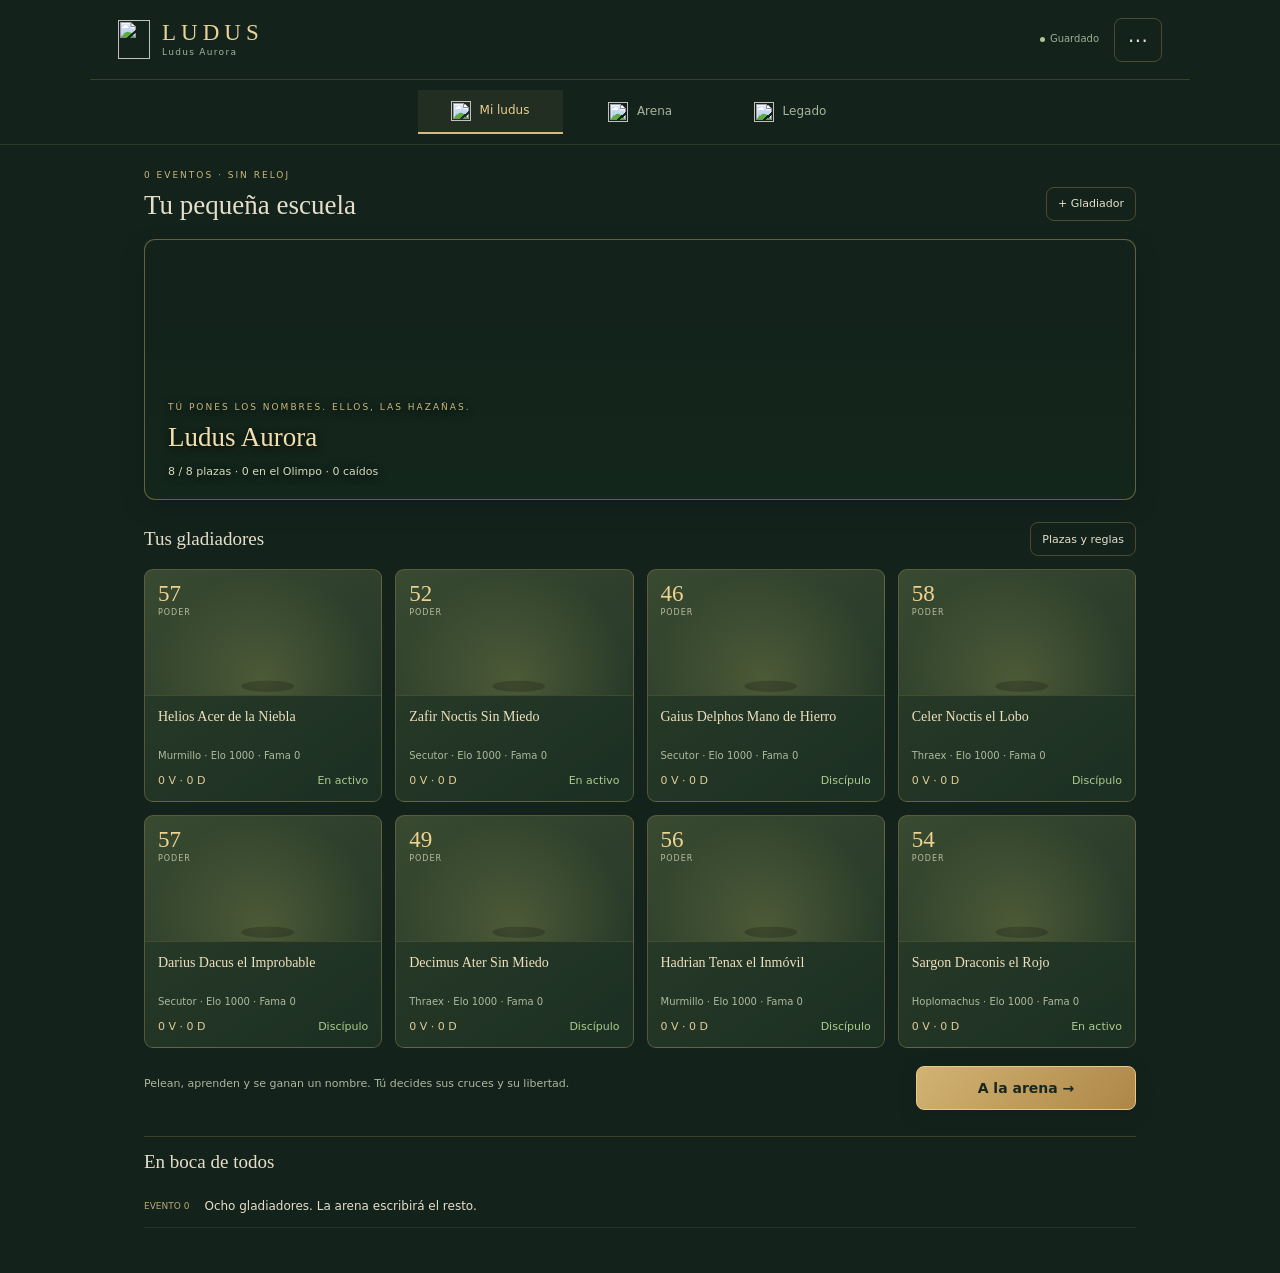
==== commit 8f60c65a: "Add files via upload" ====
--- a/index.html
+++ b/index.html
@@ -1,388 +1 @@
-<!doctype html>
-<html lang="es">
-<head>
-  <meta charset="utf-8">
-  <meta name="viewport" content="width=device-width, initial-scale=1">
-  <title>Ludus Simple Leyendas</title>
-  <style>
-    :root{
-      color-scheme:dark;
-      --bg:#121212;--side:#171717;--panel:#1b1b1b;--panel2:#22201d;--line:#393530;
-      --ink:#f3eee6;--muted:#b8afa2;--gold:#d8ae5d;--red:#b95a52;--green:#69a76d;--blue:#7396d8;
-      --shadow:0 12px 32px rgba(0,0,0,.28);--r:8px;
-    }
-    *{box-sizing:border-box}
-    body{margin:0;background:var(--bg);color:var(--ink);font:14px/1.42 system-ui,-apple-system,Segoe UI,Roboto,Arial,sans-serif}
-    button,input,select{font:inherit}button{cursor:pointer}
-    .app{min-height:100vh;display:grid;grid-template-columns:minmax(0,1fr) 320px;grid-template-rows:auto 1fr}
-    aside{grid-column:1/-1;position:sticky;top:0;z-index:20;background:rgba(23,23,23,.98);border-bottom:1px solid var(--line);padding:10px 14px;display:grid;grid-template-columns:auto minmax(0,1fr) auto;gap:12px;align-items:center;backdrop-filter:blur(10px)}
-    main{grid-column:1;grid-row:2;min-width:0;max-width:1500px;width:100%;margin:0 auto;padding:16px}
-    .livePanel{grid-column:2;grid-row:2;position:sticky;top:67px;height:calc(100vh - 67px);overflow:auto;background:#151515;border-left:1px solid var(--line);padding:14px}
-    h1,h2,h3,p{margin-top:0}h1{font-size:1.15rem;margin-bottom:4px}h2{font-size:1rem;color:#f2d99b;margin-bottom:10px}
-    .brand{display:flex;gap:10px;align-items:center;min-width:180px}.brand h1{white-space:nowrap}.mark{width:38px;height:38px;border:1px solid var(--gold);border-radius:50%;display:grid;place-items:center;background:#272118;color:#ffe0a3;font-weight:900;flex:0 0 auto}
-    .nav{display:flex;gap:6px;overflow-x:auto;min-width:0}.nav button{display:flex;justify-content:space-between;align-items:center;gap:8px;border:1px solid transparent;background:transparent;color:var(--muted);padding:8px 10px;border-radius:var(--r);text-align:left;white-space:nowrap}.nav button:hover{background:#222;color:var(--ink)}.nav button.active{background:#2b2418;border-color:#6c572f;color:#ffe1a0}
-    .sideActions{display:grid;grid-template-columns:repeat(4,auto);gap:6px;align-items:center}.sideActions .btn{min-height:29px;padding:5px 7px;font-size:.76rem}.sideActions label.btn{display:flex;align-items:center;justify-content:center}.sideActions .full{grid-column:1/-1;text-align:right;max-width:190px;white-space:nowrap;overflow:hidden;text-overflow:ellipsis}
-    .topbar{display:flex;justify-content:space-between;gap:10px;align-items:center;flex-wrap:wrap;margin-bottom:12px}
-    .muted{color:var(--muted)}.small{font-size:.84rem;color:var(--muted)}.tiny{font-size:.75rem;color:var(--muted)}
-    .kpis{display:grid;grid-template-columns:repeat(5,minmax(120px,1fr));gap:8px;margin-bottom:12px}.kpi{border:1px solid var(--line);background:var(--panel);border-radius:var(--r);padding:10px;min-height:70px}.kpi span{display:block;color:var(--muted);font-size:.73rem;text-transform:uppercase}.kpi b{display:block;font-size:1.25rem;margin-top:3px}
-    .panel{border:1px solid var(--line);background:var(--panel);border-radius:var(--r);padding:12px;box-shadow:var(--shadow)}.panel.soft{background:var(--panel2)}
-    .grid2{display:grid;grid-template-columns:minmax(340px,1.05fr) minmax(320px,.95fr);gap:12px}.grid3{display:grid;grid-template-columns:repeat(3,minmax(230px,1fr));gap:12px}.section{margin-bottom:12px}
-    .row{display:flex;gap:8px;align-items:center;flex-wrap:wrap}.between{display:flex;justify-content:space-between;gap:10px;align-items:center}
-    .btn{border:1px solid #4d4942;background:#272522;color:var(--ink);border-radius:var(--r);padding:7px 10px;min-height:34px}.btn:hover{filter:brightness(1.08)}.btn.primary{background:#3a2c16;border-color:var(--gold);color:#ffe2a4}.btn.good{background:#1f3424;border-color:#579260}.btn.bad{background:#3b211f;border-color:#9b524b}.btn.blue{background:#202a3d;border-color:#607fb7}.btn.ghost{background:transparent;color:var(--muted)}.btn:disabled{opacity:.45;cursor:not-allowed}
-    label{display:inline-grid;gap:3px;color:var(--muted);font-size:.78rem}select,input{min-height:34px;background:#141414;color:var(--ink);border:1px solid #4b4741;border-radius:var(--r);padding:7px 9px}input[type="checkbox"]{min-height:auto;width:16px;height:16px;padding:0;accent-color:var(--gold)}
-    .tableWrap{max-height:650px;overflow:auto;border:1px solid var(--line);border-radius:var(--r)}table{width:100%;border-collapse:separate;border-spacing:0}th,td{border-bottom:1px solid var(--line);padding:8px 7px;text-align:left;vertical-align:top}th{position:sticky;top:0;background:#1d1d1d;color:#d7c390;font-size:.75rem;z-index:1}tbody tr:hover td{background:#202020}
-    .pill{display:inline-flex;align-items:center;gap:4px;border:1px solid #514b42;background:#211f1b;border-radius:999px;padding:2px 7px;font-size:.75rem;color:#dfd2be;margin:1px}.pill.gold{border-color:var(--gold);color:#ffe1a0}.pill.green{border-color:var(--green);color:#cdefc8}.pill.red{border-color:var(--red);color:#ffc7c1}.pill.blue{border-color:var(--blue);color:#d4e0ff}
-    .fighter{display:grid;grid-template-columns:44px 1fr;gap:8px;align-items:center}.avatar{width:44px;height:44px;border:1px solid #665134;border-radius:50%;display:grid;place-items:center;background:#2a2118;color:#ffe0a0;font-weight:900}.name{font-weight:850;color:#fff7e9}
-    .bar{height:7px;border:1px solid #413b34;background:#111;border-radius:999px;overflow:hidden}.bar span{display:block;height:100%;background:linear-gradient(90deg,#946638,#e1bd67)}
-    .duel{display:grid;grid-template-columns:1fr auto 1fr;gap:10px;align-items:center}.vs{font-weight:1000;color:#f0cf80;text-align:center}.pickCell{width:42px;text-align:center}.duelPick{width:18px;height:18px}.duelSummary{display:grid;grid-template-columns:1fr auto 1fr;gap:8px;align-items:center}
-    .cards{display:grid;grid-template-columns:repeat(auto-fill,minmax(230px,1fr));gap:10px}.card{border:1px solid #48443e;background:#181818;border-radius:var(--r);padding:10px}.event{border:1px solid #49443c;background:#181818;border-radius:var(--r);padding:10px;margin-bottom:8px}.event.hot{border-color:#9a7840;background:#211c14}
-    .bracketWrap{overflow-x:auto;overflow-y:hidden;padding-bottom:8px}.bracket{display:flex;gap:12px;align-items:flex-start;min-width:max-content}.roundCol{width:240px;display:grid;gap:10px}.roundCol:nth-child(2){padding-top:28px}.roundCol:nth-child(3){padding-top:58px}.roundCol:nth-child(4){padding-top:88px}.match{border:1px solid var(--line);background:#161616;border-radius:var(--r);padding:9px;min-height:76px}.winner{color:#ffe0a0;font-weight:800;margin-top:5px}
-    .log{background:#111;border:1px solid #3b3731;border-radius:var(--r);padding:10px;white-space:pre-wrap;overflow:auto;max-height:380px;font-family:ui-monospace,SFMono-Regular,Consolas,monospace;font-size:.78rem}.liveLog{height:calc(100vh - 165px);min-height:300px;max-height:none;font-size:.76rem}.liveLogLine{border-bottom:1px solid #28241f;padding:6px 0;color:#d9d0c4}
-    .modalBack{position:fixed;inset:0;background:rgba(0,0,0,.7);display:none;align-items:center;justify-content:center;padding:16px;z-index:50}.modal{width:min(940px,96vw);max-height:90vh;overflow:auto;background:#202020;border:1px solid var(--gold);border-radius:var(--r);padding:14px;box-shadow:0 30px 90px rgba(0,0,0,.6)}
-    .toast{position:fixed;left:50%;bottom:18px;transform:translateX(-50%);background:#27231d;border:1px solid #6b5837;color:#ffe2a4;padding:9px 12px;border-radius:var(--r);z-index:80;box-shadow:var(--shadow)}.hidden{display:none}
-    @media(max-width:1050px){.app{grid-template-columns:1fr;grid-template-rows:auto auto auto}aside{position:relative;grid-template-columns:1fr;align-items:start}.livePanel{grid-column:1;grid-row:3;position:relative;top:auto;height:auto;border-left:0;border-top:1px solid var(--line)}.liveLog{height:240px;min-height:220px}main{grid-column:1;grid-row:2}.kpis{grid-template-columns:repeat(3,minmax(110px,1fr))}.grid2,.grid3{grid-template-columns:1fr}th{position:static}.sideActions{grid-template-columns:repeat(4,max-content);justify-content:start}.sideActions .full{text-align:left}}
-    @media(max-width:620px){main{padding:10px}.kpis{grid-template-columns:repeat(2,minmax(110px,1fr))}.duel,.duelSummary{grid-template-columns:1fr}.sideActions{grid-template-columns:repeat(2,max-content)}}
-  </style>
-</head>
-<body>
-<div class="app">
-  <aside>
-    <div class="brand"><div class="mark">LS</div><div><h1>Ludus Simple</h1><div class="tiny">Gladiadores y leyendas</div></div></div>
-    <nav class="nav" id="nav"></nav>
-    <div class="sideActions">
-      <button class="btn primary" id="saveBtn">Guardar</button>
-      <button class="btn" id="exportBtn">Exportar</button>
-      <label class="btn ghost">Importar<input id="importFile" type="file" accept=".json,.txt" hidden></label>
-      <button class="btn bad" id="freshBtn">Nuevo</button>
-      <div class="tiny full" id="saveStatus">Listo.</div>
-    </div>
-  </aside>
-  <main>
-    <div class="topbar">
-      <div><h1 id="title">Ludus</h1><div class="small" id="hint"></div></div>
-      <div class="row">
-        <button class="btn good" id="quickFight">Duelo aleatorio</button>
-        <button class="btn blue" id="quickRecruit">Reclutar</button>
-        <button class="btn" id="quickRest">Activar todos</button>
-      </div>
-    </div>
-    <section class="kpis" id="kpis"></section>
-    <div id="view"></div>
-  </main>
-  <section class="livePanel">
-    <div class="between"><h2>Registro</h2><button class="btn ghost" id="clearLiveLog">Limpiar</button></div>
-    <div class="liveLog" id="liveLog"></div>
-  </section>
-</div>
-
-<div class="modalBack" id="modalBack"><div class="modal"><div class="between"><h2 id="modalTitle">Modal</h2><button class="btn ghost" id="modalClose">Cerrar</button></div><div id="modalBody"></div></div></div>
-<div class="toast hidden" id="toast"></div>
-
-<script>
-(() => {
-  "use strict";
-
-  const STORAGE = "ludus_simple_leyendas_v1";
-  const views = [["ludus","Ludus"],["arena","Arena"],["ranking","Ranking"],["torneos","Torneos"],["hall","Hall"],["leyendas","Leyendas"],["registro","Registro"],["manual","Manual"]];
-  const roles = ["Mirmillon","Retiarius","Secutor","Tracio","Dimachaerus","Hoplomachus","Bestiarius","Provocator"];
-  const origins = ["Romano","Galo","Germano","Nubio","Hispano","Griego","Dacio","Tracio","Sirio","Britano"];
-  const names = ["Maximus","Rutilus","Drusus","Caius","Lucius","Tiberius","Marcus","Sergius","Vitalis","Atticus","Severus","Felix","Aurelius","Cassius","Valerius","Flavius","Quintus","Rufus","Decimus","Varro","Julius","Titus","Spartacus","Crixus","Oenomaus","Brutus","Silvanus","Aquila","Sabinus","Victor","Pollux","Marius","Verus","Celer","Magnus","Octavius","Agrippa","Hector","Leonidas","Draco","Orion","Brennus","Arminius","Corvus","Scipio"];
-  const icons = {Mirmillon:"MI",Retiarius:"RE",Secutor:"SE",Tracio:"TR",Dimachaerus:"DI",Hoplomachus:"HO",Bestiarius:"BE",Provocator:"PR"};
-  const fightTypes = {
-    normal:{name:"Normal",death:.10,injury:.18,fame:1},
-    exhibition:{name:"Exhibicion",death:0,injury:.04,fame:.65},
-    blood:{name:"A muerte",death:.28,injury:.34,fame:1.3},
-    title:{name:"Titulo",death:.12,injury:.20,fame:1.45}
-  };
-
-  let view = "ludus";
-  let state = defaultState();
-  let pickState = {a:null,b:null,title:false,mortal:false};
-
-  const $ = id => document.getElementById(id);
-  const esc = s => String(s ?? "").replace(/[&<>'"]/g, c => ({"&":"&amp;","<":"&lt;",">":"&gt;","'":"&#39;","\"":"&quot;"}[c]));
-  const rand = (a,b) => Math.floor(Math.random()*(b-a+1))+a;
-  const pick = a => a[rand(0,a.length-1)];
-  const clamp = (x,a,b) => Math.max(a,Math.min(b,x));
-  const uid = () => crypto && crypto.randomUUID ? crypto.randomUUID() : "g_" + Date.now().toString(36) + Math.random().toString(36).slice(2);
-  function shuffle(arr){const a=arr.slice();for(let i=a.length-1;i>0;i--){const j=rand(0,i);[a[i],a[j]]=[a[j],a[i]]}return a}
-
-  function defaultState(){
-    return {
-      cap:10,pacific:false,autoReplace:true,pairMode:"balanced",ludus:[],hall:[],dead:[],allTime:[],log:[],rivalries:{},
-      legendsElo:{},last:null,classic:null,br:null,legendTournament:null,legendBR:null,titleHolder:null
-    };
-  }
-  function load(){try{const raw=localStorage.getItem(STORAGE);if(raw)state=JSON.parse(raw)}catch(e){console.warn(e)}normalize()}
-  function save(){normalize();localStorage.setItem(STORAGE,JSON.stringify(state));$("saveStatus").textContent="Guardado " + new Date().toLocaleTimeString()}
-  function normalize(){
-    state = Object.assign(defaultState(), state || {});
-    ["ludus","hall","dead","allTime","log"].forEach(k => { if(!Array.isArray(state[k])) state[k] = []; });
-    state.rivalries = state.rivalries || {};
-    state.legendsElo = state.legendsElo || {};
-    state.cap = clamp(parseInt(state.cap || 8,10),2,80);
-    allGlads().forEach(fix);
-    if(state.titleHolder && !findAny(state.titleHolder)) state.titleHolder = null;
-  }
-  function allGlads(){return [...state.ludus,...state.hall,...state.dead,...state.allTime]}
-  function live(){return state.ludus.filter(g=>g.alive)}
-  function active(){return state.ludus.filter(g=>g.alive && g.active)}
-  function findAny(id){return [...state.ludus,...state.hall,...state.dead].find(g=>g.id===id)||null}
-  function findL(id){return state.ludus.find(g=>g.id===id)||null}
-  function findH(id){return state.hall.find(g=>g.id===id)||null}
-  function log(msg){state.log.unshift(`[${new Date().toLocaleTimeString()}] ${msg}`);state.log=state.log.slice(0,500)}
-  function toast(msg){const t=$("toast");t.textContent=msg;t.classList.remove("hidden");clearTimeout(t._t);t._t=setTimeout(()=>t.classList.add("hidden"),1600)}
-  function unique(base){const used=new Set(allGlads().map(g=>g.name));if(!used.has(base))return base;let i=2;while(used.has(`${base} ${i}`))i++;return `${base} ${i}`}
-
-  function make(opts={}){
-    const g = fix({
-      id:uid(),name:unique(opts.name || pick(names)),role:opts.role || pick(roles),origin:opts.origin || pick(origins),
-      hp:opts.hp ?? rand(86,116),str:opts.str ?? rand(60,96),def:opts.def ?? rand(60,96),agi:opts.agi ?? rand(60,96),
-      fame:opts.fame ?? 1200+rand(-70,70),wins:opts.wins || 0,losses:opts.losses || 0,streak:0,bestStreak:0,alive:true,active:true,history:[]
-    });
-    state.allTime.push(snapshot(g));
-    return g;
-  }
-  function fix(g){
-    g.id=g.id||uid();g.name=g.name||unique(pick(names));g.role=g.role||pick(roles);g.origin=g.origin||pick(origins);
-    g.hp=clamp(parseInt(g.hp||100,10),45,210);g.str=clamp(parseInt(g.str||75,10),30,200);g.def=clamp(parseInt(g.def||75,10),30,200);g.agi=clamp(parseInt(g.agi||75,10),30,200);
-    g.fame=Math.max(100,parseInt(g.fame||1200,10));g.wins=parseInt(g.wins||0,10);g.losses=parseInt(g.losses||0,10);g.streak=parseInt(g.streak||0,10);g.bestStreak=parseInt(g.bestStreak||0,10);
-    g.alive=g.alive!==false;g.active=g.active!==false;g.history=Array.isArray(g.history)?g.history:[];return g;
-  }
-  function snapshot(g){return {id:g.id,name:g.name,role:g.role,origin:g.origin,hp:g.hp,str:g.str,def:g.def,agi:g.agi,fame:g.fame,wins:g.wins,losses:g.losses,alive:g.alive}}
-  function pwr(g){return Math.round(Math.sqrt(g.hp*.9+g.str*1.22+g.def*1.12+g.agi*1.16)*3.15 + Math.log10(Math.max(10,g.fame))*4.2 + Math.sqrt(g.wins||0)*2.4)}
-  function pwrPill(g){const n=typeof g==="number"?g:pwr(g);let cls=n>=95?"gold":n>=72?"green":n<55?"red":"";return `<span class="pill ${cls}">PWR ${n}</span>`}
-  function bar(label,val,min,max){const pct=clamp(Math.round((val-min)/(max-min)*100),0,100);return `<div class="tiny">${label} ${val}</div><div class="bar"><span style="width:${pct}%"></span></div>`}
-  function pushHist(g,h){g.history.unshift(Object.assign({t:new Date().toLocaleString()},h));g.history=g.history.slice(0,45)}
-  function status(g){if(!g.alive)return `<span class="pill red">Muerto</span>`;return g.active?`<span class="pill green">Activo</span>`:`<span class="pill blue">Descanso</span>`}
-  function isChampion(g){return !!g && state.titleHolder===g.id}
-  function champ(){return findAny(state.titleHolder)}
-  function mini(g){
-    if(!g)return `<div class="card muted">Sin gladiador</div>`;
-    return `<div class="fighter"><div class="avatar">${esc(icons[g.role]||"GL")}</div><div><div class="name">${esc(g.name)} ${isChampion(g)?'<span class="pill gold">Campeon</span>':""}</div><div class="small">${esc(g.role)} · ${esc(g.origin)} · ${g.wins}V/${g.losses}D · racha ${g.streak}</div><div>${pwrPill(g)} <span class="pill">Fama ${g.fame}</span> ${status(g)}</div></div></div>`;
-  }
-  function ranking(){return live().slice().sort((a,b)=>(pwr(b)+b.fame/90+b.wins*4+b.streak*4)-(pwr(a)+a.fame/90+a.wins*4+a.streak*4))}
-  function rivalryKey(a,b){return [a.id,b.id].sort().join("_")}
-  function rivalry(a,b){return state.rivalries[rivalryKey(a,b)]||null}
-  function addRivalry(a,b,w,type){
-    const k=rivalryKey(a,b);let r=state.rivalries[k];if(!r)r=state.rivalries[k]={id:k,aId:a.id,bId:b.id,fights:0,aWins:0,bWins:0,intensity:0,history:[]};
-    r.fights++;if(w.id===r.aId)r.aWins++;else r.bWins++;r.intensity=clamp(r.intensity+1+(type==="blood"?1:0)+(type==="title"?2:0),0,10);
-    r.history.unshift({t:new Date().toLocaleString(),winnerId:w.id,type});r.history=r.history.slice(0,10);
-  }
-  function odds(a,b){return clamp(.5+(pwr(a)-pwr(b))/400+(a.fame-b.fame)/2300,.08,.92)}
-  function hype(a,b,type="normal"){
-    if(!a||!b||a.id===b.id)return 0;
-    let h=24+Math.max(0,28-Math.abs(pwr(a)-pwr(b))/2);
-    if(a.fame+b.fame>2600)h+=10;if(a.streak>=3||b.streak>=3)h+=8;if(a.losses===0&&b.losses===0&&a.wins>=2&&b.wins>=2)h+=12;
-    const r=rivalry(a,b);if(r)h+=Math.min(26,6+r.intensity*2);if(type==="title")h+=18;if(type==="blood")h+=10;if(isChampion(a)||isChampion(b))h+=10;
-    return clamp(Math.round(h),5,100);
-  }
-  function hypeCls(n){return n>=85?"gold":n>=70?"green":n<40?"red":""}
-
-  function fight(a,b,type="normal",opts={}){
-    if(!a||!b||a.id===b.id){toast("Elige dos gladiadores distintos");return null}
-    const cfg=fightTypes[type]||fightTypes.normal,p=odds(a,b),w=Math.random()<p?a:b,l=w.id===a.id?b:a,prob=w.id===a.id?p:1-p,h=hype(a,b,type);
-    const upset=prob<.42, fame=Math.round((12+h/4+(upset?14:0))*cfg.fame);
-    w.wins++;w.streak++;w.bestStreak=Math.max(w.bestStreak,w.streak);l.losses++;l.streak=0;w.fame+=fame;l.fame=Math.max(100,l.fame-Math.round(fame/2));
-    ["str","def","agi"].forEach(k=>{w[k]=clamp(w[k]+rand(0,upset?3:2),30,200);l[k]=clamp(l[k]+rand(0,1),30,195)});w.hp=clamp(w.hp+rand(0,2),45,210);
-    let death=false, injury=false;
-    if(!state.pacific && !opts.safeContext && !opts.noDeath){
-      const baseDeath = opts.mortal ? fightTypes.blood.death : cfg.death;
-      const deathChance = l.active ? baseDeath : baseDeath*.5;
-      if(Math.random()<deathChance){kill(l);death=true}
-      else if(Math.random()<cfg.injury){l.active=false;injury=true}
-    }else if(Math.random()<cfg.injury*.45){l.active=false;injury=true}
-    if(type==="title")state.titleHolder=w.id;
-    addRivalry(a,b,w,type);
-    pushHist(w,{type,result:"Victoria",vs:l.name,hype:h,text:`Prob ${Math.round(prob*100)}%. +${fame} fama.`});
-    pushHist(l,{type,result:"Derrota",vs:w.name,hype:h,text:death?"Muere en combate.":injury?"Queda en descanso.":"Sobrevive."});
-    state.last={aId:a.id,bId:b.id,wId:w.id,lId:l.id,type,hype:h,death,injury,text:`${w.name} vence a ${l.name}`};
-    log(`${w.name} vence a ${l.name} · ${cfg.name} · interes ${h}${death?" · muerte":injury?" · descanso":""}`);
-    if(!opts.noLiberate) maybeLiberate(w);
-    if(state.autoReplace && state.ludus.length<state.cap)fill(1,false);
-    save();render();
-    return {winner:w,loser:l,hype:h,death,injury,type};
-  }
-  function kill(g){state.ludus=state.ludus.filter(x=>x.id!==g.id);g.alive=false;g.active=false;state.dead.unshift(g);if(state.titleHolder===g.id)state.titleHolder=null}
-  function retire(g){state.ludus=state.ludus.filter(x=>x.id!==g.id);g.active=false;state.hall.unshift(g);if(state.legendsElo[g.id]==null)state.legendsElo[g.id]=1200+Math.min(220,g.wins*14);log(`${g.name} entra al Hall de la Fama`)}
-  function maybeLiberate(g){if(!findL(g.id))return;if(g.wins>=10||pwr(g)>=118||g.fame>=1580){log(`${g.name} ya merece el Hall si quieres retirarlo.`)}}
-  function fill(n=99,renderNow=true){let c=0;while(state.ludus.length<state.cap&&c<n){const g=make();state.ludus.push(g);log(`Recluta: ${g.name}`);c++}if(renderNow){save();render()}}
-  function pickAutoPair(){const act=active();if(act.length<2)return null;let a,b;if(state.pairMode==="random"){a=pick(act);do{b=pick(act)}while(b.id===a.id)}else if(state.pairMode==="underdog"){const s=act.slice().sort((x,y)=>pwr(x)-pwr(y));a=pick(s.slice(0,Math.min(3,s.length)));b=pick(s.slice(Math.max(1,s.length-3)));if(a.id===b.id)b=s[s.length-1]}else{const s=act.slice().sort((x,y)=>x.wins-y.wins||pwr(x)-pwr(y));a=pick(s.slice(0,Math.min(4,s.length)));const pool=s.filter(x=>x.id!==a.id&&Math.abs(x.wins-a.wins)<=2);b=pool.length?pick(pool):s.find(x=>x.id!==a.id)}return {a,b}}
-  function arenaFightType(){return pickState.title?"title":pickState.mortal?"blood":"normal"}
-  function arenaFightOptions(){return {noDeath:!pickState.mortal,mortal:pickState.mortal}}
-  function simulate(type=arenaFightType(),opts=arenaFightOptions()){const pair=pickAutoPair();if(!pair){toast("Necesitas 2 activos");return null}return fight(pair.a,pair.b,type,opts)}
-  function runRandomMany(n){for(let i=0;i<n;i++){if(active().length<2)break;simulate()}render()}
-  function seed(){state=defaultState();fill(8,false);const c=ranking()[0];if(c){c.wins=3;c.fame+=110;state.titleHolder=c.id}log("Nuevo ludus creado.");save()}
-
-  function pairs(list){const a=shuffle(list),round=[];for(let i=0;i<a.length;i+=2)round.push({aId:a[i].id,bId:a[i+1].id,a:a[i].name,b:a[i+1].name,wId:null,w:null});return round}
-  function startTournament(n){const list=active();if(list.length<n){toast(`Necesitas ${n} activos`);return}state.classic={rounds:[pairs(list.slice().sort(()=>Math.random()-.5).slice(0,n))],ri:0,mi:0,done:false,champ:null};save();render()}
-  function stepTournament(key="classic",scope="ludus"){
-    const t=state[key];if(!t||t.done){toast(t?"Torneo terminado":"No hay torneo");return}
-    const round=t.rounds[t.ri],m=round[t.mi];
-    if(!m){
-      const winners=round.map(x=>x.wId).filter(Boolean);
-      if(winners.length===1){const c=scope==="hall"?findH(winners[0]):findL(winners[0]);t.done=true;t.champ=c?c.name:"Sin campeon";if(c){c.fame+=60;["str","def","agi"].forEach(k=>c[k]=clamp(c[k]+2,30,205));}log(`${t.champ} gana el torneo`);save();render();return}
-      const next=[];for(let i=0;i<winners.length;i+=2){const a=scope==="hall"?findH(winners[i]):findL(winners[i]),b=scope==="hall"?findH(winners[i+1]):findL(winners[i+1]);next.push({aId:winners[i],bId:winners[i+1],a:a?.name||"?",b:b?.name||"?",wId:null,w:null})}
-      t.ri++;t.mi=0;t.rounds.push(next);save();render();return;
-    }
-    const a=scope==="hall"?findH(m.aId):findL(m.aId),b=scope==="hall"?findH(m.bId):findL(m.bId);
-    if(!a||!b){const alive=a||b;m.wId=alive?.id;m.w=alive?.name||"?"}else if(scope==="hall"){const r=legendDuel(a,b,false);m.wId=r.winner.id;m.w=r.winner.name}else{const r=fight(a,b,"normal");m.wId=r.winner.id;m.w=r.winner.name}
-    t.mi++;save();render();
-  }
-  function startBR(){const list=active();if(list.length<3){toast("Necesitas 3 activos");return}state.br={alive:list.map(g=>g.id),rounds:[],done:false,champ:null};save();render()}
-  function stepBR(){
-    const br=state.br;if(!br||br.done){toast(br?"BR terminado":"No hay BR");return}
-    br.alive=br.alive.map(findL).filter(Boolean).map(g=>g.id);
-    if(br.alive.length<2){br.done=true;br.champ=findL(br.alive[0])?.name||"Sin campeon";save();render();return}
-    const list=br.alive.map(findL).filter(Boolean).sort((a,b)=>pwr(a)-pwr(b)),a=list[0],b=list[list.length-1],isFinal=list.length===2;
-    const r=fight(a,b,"blood",isFinal?{noDeath:true,noLiberate:true}:{});
-    br.rounds.push({a:a.name,b:b.name,w:r.winner.name,l:r.loser.name,final:isFinal});br.alive=br.alive.filter(id=>id!==r.loser.id);
-    if(isFinal){
-      const c=findL(r.winner.id);br.done=true;br.champ=c?.name||r.winner.name;if(c)c.fame+=80;log(`${br.champ} gana el Battle Royale`);
-      save();render();
-      askBRFinal(r.winner,r.loser);
-      return;
-    }
-    save();render();
-  }
-  function askBRFinal(winner,loser){
-    showChoice("Clemencia de la final",`${winner.name} ha ganado el Battle Royale.\n\n${loser.name} queda derrotado en la arena.\n\n¿Perdonas al finalista?`,"Perdonar","Ejecutar").then(spare=>{
-      const liveLoser=findL(loser.id);
-      if(liveLoser){
-        if(spare||state.pacific){liveLoser.active=false;log(`${loser.name} recibe clemencia y queda en descanso`)}
-        else{kill(liveLoser);log(`${loser.name} es ejecutado tras la final del BR`)}
-      }
-      return showChoice("Liberar campeon",`${winner.name} es campeon del Battle Royale.\n\n¿Lo liberas al Hall de la Fama como leyenda o vuelve al Ludus?`,"Liberar al Hall","Vuelve al Ludus");
-    }).then(liberate=>{
-      const champ=findL(winner.id);
-      if(liberate&&champ)retire(champ);
-      else if(champ)log(`${winner.name} vuelve al Ludus como campeon del BR`);
-      if(state.autoReplace)fill(99,false);
-      save();render();
-    });
-  }
-  function resurrectTournament(n){if(state.dead.length<n){toast("No hay suficientes muertos");return}state.classic={rounds:[pairs(state.dead.slice().sort(()=>Math.random()-.5).slice(0,n))],ri:0,mi:0,done:false,champ:null,afterlife:true};save();render()}
-  function stepAfterlife(){
-    const t=state.classic;if(!t||!t.afterlife){toast("No hay torneo del mas alla");return}
-    const round=t.rounds[t.ri],m=round[t.mi];
-    if(!m){
-      const winners=round.map(x=>x.wId).filter(Boolean);
-      if(winners.length===1){const old=state.dead.find(g=>g.id===winners[0]);t.done=true;t.champ=old?.name||"Sin campeon";if(old){state.dead=state.dead.filter(g=>g.id!==old.id);const r=JSON.parse(JSON.stringify(old));r.id=uid();r.name=unique(old.name+" Renacido");r.alive=true;r.active=true;r.history=[];r.fame+=90;state.ludus.push(r);log(`${r.name} regresa del mas alla`)}save();render();return}
-      const next=[];for(let i=0;i<winners.length;i+=2){const a=state.dead.find(g=>g.id===winners[i]),b=state.dead.find(g=>g.id===winners[i+1]);next.push({aId:winners[i],bId:winners[i+1],a:a?.name||"?",b:b?.name||"?",wId:null,w:null})}
-      t.ri++;t.mi=0;t.rounds.push(next);save();render();return;
-    }
-    const a=state.dead.find(g=>g.id===m.aId),b=state.dead.find(g=>g.id===m.bId);
-    const w=Math.random()<odds(a,b)?a:b;m.wId=w.id;m.w=w.name;log(`${w.name} gana un duelo del mas alla`);t.mi++;save();render();
-  }
-  function legendDuel(a=null,b=null,doRender=true){
-    if(state.hall.length<2){toast("Necesitas 2 leyendas");return null}
-    if(!a||!b){a=pick(state.hall);do{b=pick(state.hall)}while(b.id===a.id)}
-    if(a.id===b.id){toast("Elige leyendas distintas");return null}
-    const ea=state.legendsElo[a.id]??1200,eb=state.legendsElo[b.id]??1200,p=1/(1+Math.pow(10,(eb-ea)/400)),w=Math.random()<p?a:b,l=w.id===a.id?b:a;
-    state.legendsElo[a.id]=Math.round(ea+24*((w.id===a.id?1:0)-p));state.legendsElo[b.id]=Math.round(eb+24*((w.id===b.id?1:0)-(1-p)));
-    state.last={aId:a.id,bId:b.id,wId:w.id,lId:l.id,type:"leyenda",hype:hype(a,b,"normal"),death:false,injury:false,text:`${w.name} vence a ${l.name}`};
-    log(`Leyendas: ${w.name} vence a ${l.name} · ELO ${state.legendsElo[w.id]}`);
-    if(doRender){save();render()}return {winner:w,loser:l};
-  }
-  function startLegendTournament(n){if(state.hall.length<n){toast(`Necesitas ${n} leyendas`);return}state.legendTournament={rounds:[pairs(state.hall.slice().sort(()=>Math.random()-.5).slice(0,n))],ri:0,mi:0,done:false,champ:null};save();render()}
-  function stepLegendTournament(){stepTournament("legendTournament","hall")}
-  function startLegendBR(){if(state.hall.length<3){toast("Necesitas 3 leyendas");return}state.legendBR={alive:state.hall.map(g=>g.id),rounds:[],done:false,champ:null};save();render()}
-  function stepLegendBR(){const br=state.legendBR;if(!br||br.done){toast(br?"BR terminado":"No hay BR");return}const list=br.alive.map(findH).filter(Boolean);if(list.length<2){br.done=true;br.champ=findH(br.alive[0])?.name||"Sin campeon";save();render();return}const s=list.sort((a,b)=>pwr(a)-pwr(b)),a=s[0],b=s[s.length-1],r=legendDuel(a,b,false);br.rounds.push({a:a.name,b:b.name,w:r.winner.name,l:r.loser.name});br.alive=br.alive.filter(id=>id!==r.loser.id);if(br.alive.length===1){br.done=true;br.champ=findH(br.alive[0])?.name||"Sin campeon";log(`${br.champ} gana el BR de leyendas`)}save();render()}
-
-  function render(){
-    normalize();renderNav();renderKpis();renderLiveLog();
-    const map={ludus:renderLudus,arena:renderArena,ranking:renderRanking,torneos:renderTorneos,hall:renderHall,leyendas:renderLeyendas,registro:renderRegistro,manual:renderManual};
-    $("view").innerHTML=(map[view]||renderLudus)();bind();
-  }
-  function renderNav(){$("nav").innerHTML=views.map(([id,label])=>`<button class="${view===id?"active":""}" data-view="${id}"><span>${label}</span><span>${navNum(id)}</span></button>`).join("")}
-  function navNum(id){return id==="ludus"?state.ludus.length:id==="hall"?state.hall.length:id==="leyendas"?state.hall.length:id==="registro"?state.log.length:""}
-  function renderKpis(){const c=champ(),top=ranking()[0];$("kpis").innerHTML=[
-    ["Roster",`${state.ludus.length}/${state.cap}`,`${active().length} activos`],["Campeon",c?.name||"Vacante",c?`PWR ${pwr(c)}`:"pelea titular"],
-    ["Hall",state.hall.length,"leyendas"],["Muertos",state.dead.length,state.pacific?"modo pacifico":"arena mortal"],["Top",top?.name||"-",top?`PWR ${pwr(top)}`:"-"]
-  ].map(([a,b,c])=>`<div class="kpi"><span>${esc(a)}</span><b>${esc(b)}</b><div class="tiny">${esc(c)}</div></div>`).join("")}
-  function renderLiveLog(){const box=$("liveLog");if(!box)return;box.innerHTML=state.log.length?state.log.slice(0,60).map(x=>`<div class="liveLogLine">${esc(x)}</div>`).join(""):`<div class="card muted">Sin sucesos todavia.</div>`}
-  function title(t,h){$("title").textContent=t;$("hint").textContent=h||""}
-
-  function renderLudus(){
-    title("Ludus","Tu roster. Crea, activa, descansa, retira al Hall o deja que la arena haga el resto.");
-    return `<section class="panel section"><div class="row">
-      <button class="btn good" id="newBtn">Crear gladiador</button><button class="btn" id="fillBtn">Rellenar cupos</button>
-      <label>Capacidad<input id="capInput" type="number" min="2" max="80" value="${state.cap}" style="width:86px"></label><button class="btn primary" id="capBtn">OK</button>
-      <label><input type="checkbox" id="pacific" ${state.pacific?"checked":""}> Sin muertes</label><label><input type="checkbox" id="autoReplace" ${state.autoReplace?"checked":""}> Auto-reemplazo</label>
-    </div></section><section class="panel"><div class="tableWrap"><table><thead><tr><th>Gladiador</th><th>PWR</th><th>Stats</th><th>Acciones</th></tr></thead><tbody>
-    ${state.ludus.map(g=>`<tr><td>${mini(g)}</td><td>${pwrPill(g)}</td><td>${bar("HP",g.hp,45,210)}${bar("STR",g.str,30,200)}${bar("DEF",g.def,30,200)}${bar("AGI",g.agi,30,200)}</td><td><div class="row"><button class="btn" data-card="${g.id}">Ficha</button><button class="btn" data-toggle="${g.id}">${g.active?"Descansar":"Activar"}</button><button class="btn primary" data-edit="${g.id}">Editar</button><button class="btn blue" data-retire="${g.id}">Hall</button><button class="btn bad" data-expel="${g.id}">Expulsar</button></div></td></tr>`).join("")||`<tr><td colspan="4"><div class="card muted">Sin gladiadores.</div></td></tr>`}
-    </tbody></table></div></section>`;
-  }
-  function renderArena(){
-    title("Arena","Selecciona dos gladiadores o deja que el juego elija al azar.");
-    const a=findL(pickState.a), b=findL(pickState.b), type=arenaFightType(), h=a&&b?hype(a,b,type):0;
-    return `<section class="panel section"><div class="row">
-      <button class="btn good" id="runSelected">Pelear seleccionados</button>
-      <button class="btn primary" id="randomOne">Aleatorio x1</button>
-      <button class="btn" id="randomFive">Aleatorio x5</button>
-      <button class="btn" id="randomTwenty">Aleatorio x20</button>
-      <label>Criterio<select id="pairMode"><option value="balanced">Parecido en victorias</option><option value="random">Aleatorio puro</option><option value="underdog">Debil contra fuerte</option></select></label>
-      <label><input type="checkbox" id="mortalFight" ${pickState.mortal?"checked":""}> A vida o muerte</label>
-      <label><input type="checkbox" id="titleFight" ${pickState.title?"checked":""}> Por titulo del Ludus</label>
-      <label><input type="checkbox" id="arenaPacific" ${state.pacific?"checked":""}> Sin muertes global <span class="tiny">anula a muerte</span></label>
-    </div><p class="small">${fightHelp(type)} ${pickState.title?"El ganador sera campeon del Ludus.":""}</p>${a&&b?`<div class="duelSummary">${mini(a)}<div class="vs">VS<br><span class="pill ${hypeCls(h)}">Interes ${h}</span></div>${mini(b)}</div>`:`<div class="card muted">Marca dos gladiadores en la lista para pelear exactamente esos dos.</div>`}</section>
-    <section class="panel section"><h2>Gladiadores disponibles</h2><div class="tableWrap"><table><thead><tr><th class="pickCell">Sel.</th><th>Gladiador</th><th>PWR</th><th>Fama</th><th>Record</th><th>Racha</th><th>Estado</th></tr></thead><tbody>${live().map(g=>`<tr><td class="pickCell"><input class="duelPick" type="checkbox" value="${g.id}" ${[pickState.a,pickState.b].includes(g.id)?"checked":""} ${g.active?"":"disabled"}></td><td>${mini(g)}</td><td>${pwrPill(g)}</td><td>${g.fame}</td><td>${g.wins}V/${g.losses}D</td><td>${g.streak}</td><td>${status(g)}</td></tr>`).join("")}</tbody></table></div></section>
-    <section class="panel"><h2>Rivalidades vivas</h2>${rivalryList(5)}</section>`;
-  }
-  function fightHelp(type){return {
-    normal:"Combate de Ludus: cuenta para victorias, fama, rachas, rivalidades y puede dejar heridos o muertos si no activas 'Sin muertes'.",
-    exhibition:"Exhibicion: pelea segura. No afecta apenas a tu Ludus y no deberia matar.",
-    blood:"A muerte: pelea extrema. Sube el interes y la fama, pero el perdedor tiene riesgo alto de morir.",
-    title:"Titulo: pelea por el campeon del Ludus. El ganador queda marcado como campeon."
-  }[type]||""}
-  function opts(list,id){return list.map(g=>`<option value="${g.id}" ${g.id===id?"selected":""}>${esc(g.name)} · PWR ${pwr(g)}</option>`).join("")}
-  function rivalryList(n=99){const list=Object.values(state.rivalries).filter(r=>r.fights).sort((a,b)=>b.intensity-a.intensity||b.fights-a.fights).slice(0,n);return list.map(r=>{const a=findAny(r.aId),b=findAny(r.bId);return `<div class="event ${r.intensity>=7?"hot":""}"><div class="between"><b>${esc(a?.name||"?")} vs ${esc(b?.name||"?")}</b><span class="pill gold">${r.intensity}/10</span></div><div class="small">${r.fights} peleas · marcador ${r.aWins}-${r.bWins}</div><div class="row" style="margin-top:8px"><button class="btn primary" data-rival="${r.id}">Revancha</button><button class="btn bad" data-rival-blood="${r.id}">A muerte</button></div></div>`}).join("")||`<div class="card muted">Aun no hay rivalidades.</div>`}
-  function renderRanking(){title("Ranking","Puntuaciones limpias para decidir quien merece pelea grande.");return `<section class="panel"><div class="tableWrap"><table><thead><tr><th>#</th><th>Gladiador</th><th>PWR</th><th>Fama</th><th>Record</th><th>Racha</th><th></th></tr></thead><tbody>${ranking().map((g,i)=>`<tr><td>${isChampion(g)?"C":i+1}</td><td>${mini(g)}</td><td>${pwrPill(g)}</td><td>${g.fame}</td><td>${g.wins}V/${g.losses}D</td><td>${g.streak}</td><td><button class="btn primary" data-book-rank="${g.id}">Al arena</button></td></tr>`).join("")}</tbody></table></div></section>`}
-  function renderTorneos(){
-    title("Torneos","Eventos grandes: torneo clasico, Battle Royale con clemencia final, y Mas Alla para muertos.");
-    return `<section class="panel section"><h2>Torneo clasico</h2><p class="small">Elimina por rondas. Cada 'Siguiente combate' resuelve una pelea del cuadro.</p><div class="row"><button class="btn primary" id="tor4">Iniciar 4</button><button class="btn primary" id="tor8">Iniciar 8</button><button class="btn good" id="torNext" ${state.classic&&!state.classic.afterlife&&!state.classic.done?"":"disabled"}>Siguiente combate</button><button class="btn bad" id="torClear">Limpiar</button></div>${bracket(state.classic&&!state.classic.afterlife?state.classic:null)}</section><section class="panel section"><h2>Battle Royale</h2><p class="small">Los eliminados salen del BR. En la final decides clemencia para el perdedor y si el campeon entra al Hall.</p><div class="row"><button class="btn primary" id="brStart">Iniciar BR</button><button class="btn good" id="brNext" ${state.br&&!state.br.done?"":"disabled"}>Siguiente eliminacion</button><button class="btn bad" id="brClear">Limpiar</button></div>${brRows(state.br)}</section><section class="panel"><h2>Mas Alla</h2><p class="small">Muertos compiten por volver al ludus. El campeon renace con nuevo nombre.</p><div class="row"><button class="btn primary" id="after4">Iniciar 4</button><button class="btn primary" id="after8">Iniciar 8</button><button class="btn good" id="afterNext" ${state.classic&&state.classic.afterlife&&!state.classic.done?"":"disabled"}>Siguiente combate</button></div>${bracket(state.classic&&state.classic.afterlife?state.classic:null)}</section>`;
-  }
-  function bracket(t){if(!t)return `<div class="card muted">Sin torneo.</div>`;return `<div class="bracketWrap"><div class="bracket">${t.rounds.map((round,i)=>`<div class="roundCol"><div class="tiny">Ronda ${i+1}</div>${round.map(m=>`<div class="match"><div>${esc(m.a)}<br><span class="tiny">vs</span><br>${esc(m.b)}</div><div class="winner">${m.w?`Gana ${esc(m.w)}`:"Pendiente"}</div></div>`).join("")}</div>`).join("")}</div></div>${t.done?`<div class="pill gold">Campeon: ${esc(t.champ)}</div>`:""}`}
-  function brRows(br){if(!br)return `<div class="card muted">Sin BR.</div>`;return `<div class="bracketWrap"><div class="bracket"><div class="roundCol">${br.rounds.map((r,i)=>`<div class="match"><div class="tiny">${r.final?"Final":"Eliminacion "+(i+1)}</div>${esc(r.a)} vs ${esc(r.b)}<div class="winner">${esc(r.w)} elimina a ${esc(r.l)}</div></div>`).join("")||`<div class="card muted">Participantes: ${br.alive.length}</div>`}</div></div></div>${br.done?`<div class="pill gold">Campeon: ${esc(br.champ)}</div>`:""}`}
-  function renderHall(){title("Hall","Retira a tus favoritos. Aqui dejan de morir y pasan a leyendas jugables.");return `<section class="panel"><h2>Hall de la Fama</h2><div class="cards">${state.hall.map(g=>`<div class="card">${mini(g)}<div class="row" style="margin-top:8px"><button class="btn" data-card="${g.id}">Ficha</button></div></div>`).join("")||`<div class="card muted">Aun no has retirado a nadie.</div>`}</div></section>`}
-  function renderLeyendas(){title("Leyendas","Duelos eternos con ELO. No cambian tu ludus: son puro mito.");return `<div class="grid2 section"><section class="panel"><h2>Duelo de leyendas</h2><div class="row"><select id="legA">${opts(state.hall)}</select><select id="legB">${opts(state.hall)}</select><button class="btn primary" id="legFight" ${state.hall.length>=2?"":"disabled"}>Pelear</button></div><div class="row" style="margin-top:8px"><button class="btn" id="legTor4">Torneo 4</button><button class="btn" id="legTor8">Torneo 8</button><button class="btn good" id="legTorNext" ${state.legendTournament&&!state.legendTournament.done?"":"disabled"}>Siguiente torneo</button><button class="btn bad" id="legTorClear">Limpiar</button></div>${bracket(state.legendTournament)}</section><section class="panel"><h2>BR de leyendas</h2><div class="row"><button class="btn primary" id="legBRStart">Iniciar</button><button class="btn good" id="legBRNext" ${state.legendBR&&!state.legendBR.done?"":"disabled"}>Siguiente</button><button class="btn bad" id="legBRClear">Limpiar</button></div>${brRows(state.legendBR)}</section></div><section class="panel"><h2>Ranking eterno</h2><div class="cards">${state.hall.slice().sort((a,b)=>(state.legendsElo[b.id]||1200)-(state.legendsElo[a.id]||1200)).map(g=>`<div class="card">${mini(g)}<div class="pill gold">ELO ${state.legendsElo[g.id]||1200}</div></div>`).join("")||`<div class="card muted">Sin leyendas.</div>`}</div></section>`}
-  function renderRegistro(){title("Registro","Solo hechos: resultados, muertes, torneos y ascensos al Hall.");return `<div class="grid2"><section class="panel"><h2>Ultimo combate</h2>${state.last?`<div class="event hot"><b>${esc(state.last.text)}</b><div class="small">${esc(fightTypes[state.last.type]?.name||state.last.type)} · Interes ${state.last.hype}${state.last.death?" · muerte":""}</div></div>`:`<div class="card muted">Sin combates.</div>`}<h2>Rivalidades</h2>${rivalryList(12)}</section><section class="panel"><h2>Log</h2><div class="log">${state.log.map(esc).join("\n")}</div><div class="row" style="margin-top:8px"><button class="btn bad" id="clearLog">Limpiar</button></div></section></div>`}
-  function renderManual(){title("Manual","Como se juega y que significa cada cosa.");return `<section class="panel section"><h2>Objetivo</h2><p>Este no es un modo historia. Tu creas tu propia historia mirando resultados, rachas, rivalidades, muertes, Hall y leyendas. El registro vivo de la derecha esta siempre visible para que sepas que acaba de pasar.</p></section><section class="grid2 section"><div class="panel"><h2>Flujo basico</h2><ol><li>Crea o rellena gladiadores en <b>Ludus</b>.</li><li>En <b>Arena</b>, marca dos gladiadores con checkbox y pulsa <b>Pelear seleccionados</b>.</li><li>Si quieres caos rapido, usa <b>Aleatorio x1</b>, <b>Aleatorio x5</b> o <b>Aleatorio x20</b>.</li><li>Mira el <b>Ranking</b> para decidir quien merece pelea grande.</li><li>Cuando alguien sea importante para ti, mandalo al <b>Hall</b>. En <b>Leyendas</b> puede seguir peleando por ELO sin afectar al Ludus.</li></ol></div><div class="panel"><h2>Reglas de pelea</h2><p><b>Normal:</b> pelea principal del Ludus. Cuenta record, fama, racha y rivalidad.</p><p><b>A vida o muerte:</b> checkbox de Arena. Si esta apagado, ese duelo no mata. Si esta encendido, hay riesgo real de muerte.</p><p><b>Sin muertes global:</b> bloquea todas las muertes mientras este activo y anula cualquier pelea a muerte.</p><p><b>Por titulo del Ludus:</b> el ganador queda como campeon. No tiene que ser el mas fuerte: es quien gano la pelea titular.</p></div></section><section class="grid2"><div class="panel"><h2>Battle Royale</h2><p>Inicias el BR y vas pulsando <b>Siguiente eliminacion</b>. En la final el juego pregunta dos cosas:</p><p><b>Clemencia:</b> perdonar o ejecutar al finalista.</p><p><b>Liberacion:</b> mandar al campeon al Hall o devolverlo al Ludus.</p></div><div class="panel"><h2>Interes</h2><p>El interes mide si una pelea parece importante por PWR, fama, racha, titulo y rivalidad. No te obliga a nada: solo ayuda a leer el cartel.</p></div></section>`}
-
-  function bind(){
-    document.querySelectorAll("[data-view]").forEach(b=>b.onclick=()=>{view=b.dataset.view;render()});
-    $("saveBtn").onclick=()=>{save();toast("Guardado")};$("exportBtn").onclick=exportSave;$("importFile").onchange=importSave;$("freshBtn").onclick=freshModal;
-    $("quickFight").onclick=()=>{view="arena";simulate("normal",{noDeath:true})};$("quickRecruit").onclick=()=>{fill(1);};$("quickRest").onclick=()=>{state.ludus.forEach(g=>g.active=true);save();render()};
-    const nb=$("newBtn");if(nb)nb.onclick=newModal;const fb=$("fillBtn");if(fb)fb.onclick=()=>fill(99);const cb=$("capBtn");if(cb)cb.onclick=()=>{state.cap=clamp(+$("capInput").value||8,2,80);save();render()};
-    const pac=$("pacific");if(pac)pac.onchange=e=>{state.pacific=e.target.checked;save();render()};const ar=$("autoReplace");if(ar)ar.onchange=e=>{state.autoReplace=e.target.checked;save();render()};
-    document.querySelectorAll("[data-toggle]").forEach(b=>b.onclick=()=>{const g=findL(b.dataset.toggle);if(g){g.active=!g.active;save();render()}});document.querySelectorAll("[data-retire]").forEach(b=>b.onclick=()=>{const g=findL(b.dataset.retire);if(g){retire(g);save();render()}});document.querySelectorAll("[data-expel]").forEach(b=>b.onclick=()=>{const g=findL(b.dataset.expel);if(g){state.ludus=state.ludus.filter(x=>x.id!==g.id);log(`${g.name} expulsado`);save();render()}});document.querySelectorAll("[data-card]").forEach(b=>b.onclick=()=>cardModal(b.dataset.card));document.querySelectorAll("[data-edit]").forEach(b=>b.onclick=()=>editModal(b.dataset.edit));
-    const pm=$("pairMode");if(pm){pm.value=state.pairMode;pm.onchange=e=>{state.pairMode=e.target.value;save()}};
-    document.querySelectorAll(".duelPick").forEach(ch=>ch.onchange=()=>{let ids=[...document.querySelectorAll(".duelPick:checked")].map(x=>x.value);if(ids.length>2){ch.checked=false;toast("Solo dos gladiadores");ids=[...document.querySelectorAll(".duelPick:checked")].map(x=>x.value)}pickState.a=ids[0]||null;pickState.b=ids[1]||null;render()});
-    const mf=$("mortalFight");if(mf)mf.onchange=e=>{pickState.mortal=e.target.checked;render()};
-    const tf=$("titleFight");if(tf)tf.onchange=e=>{pickState.title=e.target.checked;render()};
-    const ap=$("arenaPacific");if(ap)ap.onchange=e=>{state.pacific=e.target.checked;save();render()};
-    const rs=$("runSelected");if(rs)rs.onclick=()=>fight(findL(pickState.a),findL(pickState.b),arenaFightType(),arenaFightOptions());
-    const r1=$("randomOne");if(r1)r1.onclick=()=>simulate();
-    const r5=$("randomFive");if(r5)r5.onclick=()=>runRandomMany(5);
-    const r20=$("randomTwenty");if(r20)r20.onclick=()=>runRandomMany(20);
-    document.querySelectorAll("[data-rival]").forEach(b=>b.onclick=()=>{const r=state.rivalries[b.dataset.rival];if(r){pickState.a=r.aId;pickState.b=r.bId;pickState.title=false;pickState.mortal=false;view="arena";render()}});document.querySelectorAll("[data-rival-blood]").forEach(b=>b.onclick=()=>{const r=state.rivalries[b.dataset.rivalBlood];if(r){pickState.a=r.aId;pickState.b=r.bId;pickState.title=false;pickState.mortal=true;view="arena";render()}});
-    document.querySelectorAll("[data-book-rank]").forEach(b=>b.onclick=()=>{const g=findL(b.dataset.bookRank),o=ranking().find(x=>x.id!==g.id);if(g&&o){pickState.a=g.id;pickState.b=o.id;pickState.title=isChampion(g)||isChampion(o);pickState.mortal=false;view="arena";render()}});
-    const tor4=$("tor4"),tor8=$("tor8"),tn=$("torNext"),tc=$("torClear"),brs=$("brStart"),brn=$("brNext"),brc=$("brClear"),a4=$("after4"),a8=$("after8"),an=$("afterNext");if(tor4)tor4.onclick=()=>startTournament(4);if(tor8)tor8.onclick=()=>startTournament(8);if(tn)tn.onclick=()=>stepTournament();if(tc)tc.onclick=()=>{state.classic=null;save();render()};if(brs)brs.onclick=startBR;if(brn)brn.onclick=stepBR;if(brc)brc.onclick=()=>{state.br=null;save();render()};if(a4)a4.onclick=()=>resurrectTournament(4);if(a8)a8.onclick=()=>resurrectTournament(8);if(an)an.onclick=stepAfterlife;
-    const lf=$("legFight"),lt4=$("legTor4"),lt8=$("legTor8"),ltn=$("legTorNext"),ltc=$("legTorClear"),lbs=$("legBRStart"),lbn=$("legBRNext"),lbc=$("legBRClear");if(lf)lf.onclick=()=>legendDuel(findH($("legA").value),findH($("legB").value));if(lt4)lt4.onclick=()=>startLegendTournament(4);if(lt8)lt8.onclick=()=>startLegendTournament(8);if(ltn)ltn.onclick=stepLegendTournament;if(ltc)ltc.onclick=()=>{state.legendTournament=null;save();render()};if(lbs)lbs.onclick=startLegendBR;if(lbn)lbn.onclick=stepLegendBR;if(lbc)lbc.onclick=()=>{state.legendBR=null;save();render()};
-    const cl=$("clearLog");if(cl)cl.onclick=()=>{state.log=[];save();render()};const liveClear=$("clearLiveLog");if(liveClear)liveClear.onclick=()=>{state.log=[];save();render()};$("modalClose").onclick=closeModal;$("modalBack").onclick=e=>{if(e.target===$("modalBack"))closeModal()};
-  }
-  function openModal(title,html){$("modalTitle").textContent=title;$("modalBody").innerHTML=html;$("modalBack").style.display="flex"}
-  function closeModal(){$("modalBack").style.display="none";$("modalBody").innerHTML=""}
-  function showChoice(title,text,yesText="Si",noText="No"){return new Promise(resolve=>{openModal(title,`<p class="small" style="white-space:pre-wrap">${esc(text)}</p><div class="row" style="justify-content:flex-end;margin-top:10px"><button class="btn" id="choiceNo">${esc(noText)}</button><button class="btn primary" id="choiceYes">${esc(yesText)}</button></div>`);$("choiceYes").onclick=()=>{closeModal();resolve(true)};$("choiceNo").onclick=()=>{closeModal();resolve(false)}})}
-  function newModal(){if(state.ludus.length>=state.cap){toast("Capacidad completa");return}openModal("Crear gladiador",`<div class="grid2"><label>Nombre<input id="nName" value="${pick(names)}"></label><label>Rol<select id="nRole">${roles.map(r=>`<option>${esc(r)}</option>`).join("")}</select></label><label>Origen<select id="nOrigin">${origins.map(o=>`<option>${esc(o)}</option>`).join("")}</select></label><label>HP<input id="nHp" type="number" value="100"></label><label>STR<input id="nStr" type="number" value="75"></label><label>DEF<input id="nDef" type="number" value="75"></label><label>AGI<input id="nAgi" type="number" value="75"></label></div><div class="row" style="margin-top:10px"><button class="btn good" id="create">Crear</button></div>`);$("create").onclick=()=>{if(state.ludus.length>=state.cap)return toast("Capacidad completa");state.ludus.push(make({name:$("nName").value.trim()||pick(names),role:$("nRole").value,origin:$("nOrigin").value,hp:+$("nHp").value,str:+$("nStr").value,def:+$("nDef").value,agi:+$("nAgi").value}));closeModal();save();render()}}
-  function editModal(id){const g=findL(id);if(!g)return;openModal("Editar",`<div class="grid2"><label>Nombre<input id="eName" value="${esc(g.name)}"></label><label>Rol<select id="eRole">${roles.map(r=>`<option ${r===g.role?"selected":""}>${esc(r)}</option>`).join("")}</select></label><label>HP<input id="eHp" type="number" value="${g.hp}"></label><label>STR<input id="eStr" type="number" value="${g.str}"></label><label>DEF<input id="eDef" type="number" value="${g.def}"></label><label>AGI<input id="eAgi" type="number" value="${g.agi}"></label><label>Fama<input id="eFame" type="number" value="${g.fame}"></label><label>Victorias<input id="eWins" type="number" value="${g.wins}"></label></div><div class="row" style="margin-top:10px"><button class="btn good" id="saveEdit">Guardar</button></div>`);$("saveEdit").onclick=()=>{g.name=$("eName").value.trim()||g.name;g.role=$("eRole").value;g.hp=+$("eHp").value;g.str=+$("eStr").value;g.def=+$("eDef").value;g.agi=+$("eAgi").value;g.fame=+$("eFame").value;g.wins=+$("eWins").value;fix(g);closeModal();save();render()}}
-  function cardModal(id){const g=findAny(id);if(!g)return;openModal(g.name,`<div class="grid2"><section>${mini(g)}<div style="margin-top:10px">${bar("HP",g.hp,45,210)}${bar("STR",g.str,30,200)}${bar("DEF",g.def,30,200)}${bar("AGI",g.agi,30,200)}</div></section><section><h2>Historial</h2><div class="log">${g.history.map(h=>`[${h.t}] ${h.result} vs ${h.vs} · ${h.type} · interes ${h.hype}. ${h.text}`).map(esc).join("\n")||"Sin historial."}</div></section></div>`)}
-  function freshModal(){openModal("Nuevo ludus",`<p class="small">Borra solo la partida guardada de este archivo.</p><div class="row"><button class="btn bad" id="doFresh">Empezar</button></div>`);$("doFresh").onclick=()=>{localStorage.removeItem(STORAGE);seed();closeModal();render()}}
-  function exportSave(){const blob=new Blob([JSON.stringify(state,null,2)],{type:"application/json"}),a=document.createElement("a");a.href=URL.createObjectURL(blob);a.download="ludus_simple_save.json";a.click();URL.revokeObjectURL(a.href)}
-  function importSave(e){const f=e.target.files&&e.target.files[0];if(!f)return;const r=new FileReader();r.onload=()=>{try{state=JSON.parse(r.result);normalize();save();render();toast("Importado")}catch(err){toast("JSON invalido")}};r.readAsText(f);e.target.value=""}
-
-  load();if(!state.ludus.length)seed();render();
-})();
-</script>
-</body>
-</html>
+<!doctype html><html lang="es"><head><meta charset="utf-8"><meta name="viewport" content="width=device-width,initial-scale=1,viewport-fit=cover"><meta name="theme-color" content="#16251e"><meta name="description" content="Tu pequeño ludus. Duelos, torneos, Battle Royale y leyendas. Una partida de cinco minutos, historias para siempre."><title>Ludus · Tu pequeña escuela</title><link rel="icon" href="assets/crest.svg"><link rel="stylesheet" href="style.css"></head><body><div id="app"><div class="boot"><img src="assets/crest.svg" alt=""><h1>LUDUS</h1><p>Abriendo las puertas de tu escuela…</p></div></div><dialog id="modal"><button class="close" data-close aria-label="Cerrar">×</button><div id="modal-body"></div></dialog><div id="toast" role="status"></div><input type="file" id="import-file" accept=".json,application/json" hidden><script src="combat.js"></script><script src="pocket.js"></script><script src="art.js"></script><script src="store.js"></script><script src="app.js"></script><noscript>Activa JavaScript para jugar.</noscript></body></html>
--- a/style.css
+++ b/style.css
@@ -0,0 +1,8 @@
+@font-face{font-family:Roman;src:url('assets/vendor/fonts/Cinzel.woff2')}@font-face{font-family:Body;src:url('assets/vendor/fonts/Inter.woff2')}*{box-sizing:border-box}html{color-scheme:dark}body{margin:0;background:#13231c;color:#e6deca;font:14px/1.45 Body,system-ui,sans-serif;min-height:100dvh}button,input,select{font:inherit}button{cursor:pointer;color:inherit;border:1px solid #b69c5b55;background:#273a2c;border-radius:8px;padding:11px 15px;min-height:44px;transition:background .15s}button:hover{background:#3c5037}button:disabled{opacity:.4;cursor:default}button.primary{background:linear-gradient(130deg,#d2b374,#ad8747);border:1px solid #e7ca8b;color:#19271d;font-weight:750;box-shadow:0 5px 20px #0002}button.primary:hover{background:#debf80}button.quiet{background:transparent}button.red{background:#633931;border-color:#b77a65}button:focus-visible,input:focus-visible,select:focus-visible{outline:2px solid #f4d391;outline-offset:3px}input,select{background:#14271d;color:#ece5d2;border:1px solid #b49a5f55;border-radius:7px;padding:10px 12px;min-height:44px;max-width:100%}input[type=checkbox]{min-height:auto;accent-color:#d6b472}h1,h2,h3{font-family:Roman,Georgia,serif;font-weight:500;line-height:1.2;margin:0}h1{font-size:29px}h2{font-size:24px}h3{font-size:18px}p{margin:9px 0 16px}small,.muted{color:#a5b29c}small{font-size:11px}.gold{color:#e0c484}.green{color:#b4d298}.bad{color:#e4a693}.eyebrow{font-size:9px;letter-spacing:2px;text-transform:uppercase;color:#c8b87c}.row{display:flex;align-items:center;gap:10px}.spread{justify-content:space-between}.wrap{flex-wrap:wrap}.stack{display:grid;gap:14px}.actions{display:flex;gap:8px;flex-wrap:wrap}.actions>button{flex:1}.icon{width:22px;height:22px;object-fit:contain;image-rendering:pixelated;vertical-align:middle}.boot{height:100dvh;display:flex;flex-direction:column;align-items:center;justify-content:center;gap:15px}.boot img{width:65px}.boot h1{letter-spacing:8px;color:#e0c484}.boot p{color:#a9b29c;font-size:12px}.top{max-width:1100px;margin:auto;display:flex;justify-content:space-between;align-items:center;height:80px;padding:0 28px;border-bottom:1px solid #a6975940}.brand{display:flex;align-items:center;gap:12px}.brand img{height:39px;width:32px}.brand strong{font:23px Roman,Georgia,serif;letter-spacing:5px;color:#ecd296}.brand small{font-size:9px;display:block;letter-spacing:1.3px}.top-right{display:flex;gap:15px;align-items:center}.saved{font-size:10px;color:#9daf93}.saved:before{content:'';width:5px;height:5px;background:#aec592;display:inline-block;border-radius:100%;margin-right:5px}.menu-btn{padding:8px 13px;background:transparent;font-size:20px;line-height:1}.tabs{display:flex;justify-content:center;gap:5px;max-width:1100px;margin:0 auto;border-bottom:1px solid #a6975930;padding:10px 20px}.tabs button{min-width:145px;border:0;background:transparent;color:#a8b49b;border-radius:0;padding:10px 17px;font-size:12px;display:flex;align-items:center;justify-content:center;gap:9px}.tabs button.active{color:#e9ce91;background:#cfb56812;border-bottom:2px solid #d7b978}.tabs .icon{width:20px;height:20px}.main{max-width:1040px;margin:auto;padding:24px 24px 45px}.page-title{display:flex;align-items:flex-end;justify-content:space-between;margin-bottom:18px;gap:15px}.page-title h1{font-size:27px;margin-top:7px}.page-title p{color:#a8b59e;font-size:12px;margin:8px 0 0}.school{position:relative;aspect-ratio:3.8;background:linear-gradient(0deg,#14271ce8,transparent 75%),url('assets/ludus.webp') center 53%/cover;border:1px solid #c5a96775;border-radius:11px;overflow:hidden;box-shadow:0 8px 25px #0003}.school canvas{position:absolute;inset:0;width:100%;height:100%;pointer-events:none}.school-copy{position:absolute;left:23px;bottom:19px;text-shadow:0 2px 8px #000}.school-copy h2{font-size:27px;color:#f3dfae;margin:7px 0}.school-copy small{color:#d4c89e}.section-title{display:flex;justify-content:space-between;align-items:center;margin:22px 0 13px;gap:10px}.section-title h2{font-size:19px}.section-title small{font-size:11px}.text-btn{padding:6px 11px;font-size:11px;min-height:34px}.roster{display:grid;grid-template-columns:repeat(4,minmax(0,1fr));gap:13px}.fighter{padding:0;text-align:left;overflow:hidden;background:linear-gradient(145deg,#394a31,#203326);position:relative;border:1px solid #b69c5b55;border-radius:9px;min-height:0}.fighter:hover{border-color:#d1b476}.fighter .stage{height:125px;background:radial-gradient(ellipse at 50% 90%,#a9ab5740,transparent 70%);position:relative}.portrait{display:block;width:100%;height:100%;image-rendering:pixelated;object-fit:contain}.rating{position:absolute;top:12px;left:13px;font:23px Roman,Georgia,serif;color:#efd290;line-height:1}.rating small{display:block;letter-spacing:1px;font:8px Body,system-ui;margin-top:3px;color:#b8bc9b}.fighter-info{border-top:1px solid #b69c5b33;padding:12px 13px;background:#12271c55}.fighter-name{font:14px Roman,Georgia,serif;color:#ede0bf;white-space:nowrap;overflow:hidden;text-overflow:ellipsis}.fighter-class{font-size:10px;color:#aeb99e;margin-top:4px}.fighter-record{margin-top:10px;display:flex;justify-content:space-between;font-size:11px;color:#e0ca95}.streak{color:#aec98d}.trophy-corner{position:absolute;right:10px;top:10px;width:20px}.ludus-footer{display:flex;gap:12px;align-items:center;justify-content:space-between;margin-top:18px}.ludus-footer .primary{min-width:220px}.help{font-size:11px;line-height:1.7;color:#acb79e}.chronicle{margin-top:26px;border-top:1px solid #b69c5b40;padding-top:14px}.story{font-size:12px;display:flex;gap:15px;padding:11px 0;border-bottom:1px solid #b69c5b20}.story>small{font-size:9px;color:#b8aa73;white-space:nowrap;padding-top:2px}.story button{font-size:inherit;min-height:0;padding:0;border:0;background:none;text-align:left}.formats{display:grid;grid-template-columns:repeat(4,1fr);gap:8px;margin-bottom:15px}.formats button{padding:13px 6px;text-align:center;font-size:12px;background:#1d3326;min-height:58px}.formats button .icon{display:block;margin:0 auto 5px;width:24px;height:24px}.formats button.active{background:#75643a66;border-color:#d5b570;color:#f3d998}.scope-pill{font-size:10px;text-transform:uppercase;letter-spacing:1.3px;color:#c4ad73;border:1px solid #c4ad7350;border-radius:30px;padding:6px 10px;background:#1b3025}.arena{position:relative;aspect-ratio:2.35;background:url('assets/arena.webp') center 52%/cover;border:1px solid #c1a46c88;border-radius:11px;overflow:hidden;box-shadow:0 8px 25px #0003}.arena canvas{position:absolute;inset:0;width:100%;height:100%}.arena:after{content:'';position:absolute;inset:0;background:linear-gradient(0deg,#15271ddf,transparent 35%);pointer-events:none}.arena-preview{position:absolute;inset:0;display:flex;justify-content:center;align-items:flex-end;padding-bottom:15px;z-index:2;pointer-events:none}.arena-preview .eyebrow{color:#f3d493;text-shadow:0 2px 4px #000}.arena-hud{position:absolute;z-index:2;top:13px;left:15px;right:15px;display:flex;justify-content:space-between;gap:30px;pointer-events:none}.arena-hud>div{max-width:40%;width:200px;font-size:11px;color:#f1e6c4;text-shadow:0 2px 3px #000}.arena-hud>div:last-child{text-align:right}.arena-hud .bar{height:5px;background:#0f231ccc;margin-top:5px;border:1px solid #d9bb8177}.arena-hud .bar i{display:block;height:100%;background:#c9ac66;transition:width .15s}.arena-caption{position:absolute;z-index:3;bottom:13px;left:12px;right:12px;text-align:center;font:13px Roman,Georgia,serif;color:#f5e1af;text-shadow:0 2px 4px black;pointer-events:none;min-height:17px}.arena-controls{display:flex;align-items:center;gap:8px;padding:10px 0;flex-wrap:wrap}.arena-controls button,.arena-controls select{font-size:11px;min-height:36px;padding:7px 10px}.setup{border:1px solid #b69c5b44;border-radius:10px;background:#203629;padding:19px;margin-top:15px}.setup-head{display:flex;justify-content:space-between;align-items:center;gap:10px}.setup-head b{font-weight:500;font-size:13px}.setup-head .text-btn{font-size:11px}.count{display:flex;gap:5px;align-items:center}.count span{font-size:11px;color:#a7b49b;margin-right:6px}.count button{min-width:50px;padding:7px 12px;min-height:37px;font-size:12px;background:#182b20}.count button.active{color:#edcd87;border-color:#cbb16e;background:#b39a4130}.setup-bottom{display:flex;justify-content:space-between;align-items:center;gap:12px;margin-top:17px}.play-actions{display:flex;gap:8px}.play-actions .primary{min-width:195px}.picker{display:grid;grid-template-columns:repeat(4,1fr);gap:7px;margin-top:15px;max-height:310px;overflow-y:auto;padding:2px}.pick-card{position:relative;padding:8px;background:#182e21;text-align:center;min-height:0}.pick-card .portrait{height:72px}.pick-card span{display:block;font-size:10px;margin-top:4px;white-space:nowrap;overflow:hidden;text-overflow:ellipsis}.pick-card small{font-size:9px}.pick-card.chosen{border-color:#e1c17c;box-shadow:inset 0 0 0 1px #e1c17c;background:#655c323d}.pick-card.chosen:after{content:'✓';position:absolute;top:5px;right:8px;color:#f2d690;font-size:14px}.picker-hint{margin:10px 0 0;font-size:10px;color:#b7bd9e}.result{background:linear-gradient(130deg,#a1914933,#233929);border:1px solid #cbb16f70;border-radius:11px;padding:22px;margin-top:18px;animation:reveal .3s ease}.result h2{font-size:25px;color:#efcf8b;margin:9px 0}.result .summary{font-size:12px;color:#b9c4a8}.result .winner{display:grid;grid-template-columns:110px 1fr;align-items:center;gap:16px}.result .winner .portrait{height:116px}.result .actions{margin-top:17px}.result .actions button{font-size:12px}.result small{font-size:10px}.victory-list{display:flex;gap:10px;margin:17px 0 0;flex-wrap:wrap}.victory-list button{display:flex;flex-direction:column;flex:1;text-align:left;min-width:140px;font-size:11px;background:#1d3125}.victory-list b{font-size:18px;color:#e0c17b;margin-top:4px}.hall-intro{background:linear-gradient(90deg,#283c29eb,#14251bc9),url('assets/ludus.webp') center/cover;border:1px solid #c4ac6455;border-radius:11px;padding:24px;margin-bottom:18px}.hall-intro h2{color:#edcf8c;margin:8px 0 12px;font-size:25px}.hall-intro .actions{margin-top:15px}.hall-intro button{flex:none}.hall-filter{display:flex;gap:8px;margin-bottom:15px;flex-wrap:wrap}.hall-filter select{font-size:12px}.rank-row{display:flex;align-items:center;gap:13px;width:100%;padding:10px 14px;background:#203427;border:1px solid #a9975433;border-radius:8px;margin:8px 0;text-align:left}.rank-number{font:23px Roman,Georgia,serif;color:#baab72;min-width:24px}.rank-row:first-child{background:linear-gradient(90deg,#6a613b50,#203427);border-color:#c7ac6570}.rank-row .portrait{width:65px;height:65px;flex-shrink:0}.rank-row .who{flex:1;min-width:0}.rank-row strong{font:14px Roman,Georgia,serif;color:#e7dcc0;display:block;overflow:hidden;text-overflow:ellipsis;white-space:nowrap}.rank-row small{display:block;font-size:10px;margin-top:4px}.rank-row .metric{text-align:right;color:#e8ca88;font-size:20px;min-width:50px}.rank-row .metric small{font:9px Body,system-ui;color:#a4b093}.panel{border:1px solid #b6a36444;border-radius:9px;background:#203629;padding:19px}.empty{text-align:center;padding:25px;border:1px dashed #b6a36455;border-radius:8px;color:#aab79d;font-size:12px;line-height:1.8}.tag{font-size:9px;border:1px solid #b7a26355;border-radius:5px;padding:3px 6px;color:#b4be9f;display:inline-block}.profile-head{display:grid;grid-template-columns:120px 1fr;gap:17px;align-items:center;margin-top:14px}.profile-sprite{position:relative;background:radial-gradient(ellipse at 50% 90%,#9fa65f44,transparent);border:1px solid #b7a26344;border-radius:9px;height:145px}.profile-head h2{font-size:25px;color:#f0d49a;margin:7px 0 10px}.profile-sprite .rating{font-size:20px;left:8px;top:9px}.profile-totals{display:flex;gap:22px;margin:20px 0;padding:15px 0;border-top:1px solid #b6a36444;border-bottom:1px solid #b6a36444}.profile-totals b{font:25px Roman,Georgia,serif;color:#e5c580;display:block}.profile-totals small{font-size:9px}.record-grid{display:grid;grid-template-columns:repeat(4,1fr);gap:7px;margin:15px 0}.record-box{padding:10px 7px;background:#152b1e;border:1px solid #b6a36433;border-radius:6px;text-align:center}.record-box small{display:block;font-size:9px}.record-box b{font-size:18px;color:#dfc78c;font-weight:500;display:block;margin-top:4px}.record-box em{font-style:normal;font-size:8px;color:#9bad90}.profile-tabs{display:flex;gap:5px;border-bottom:1px solid #b6a36444;margin:20px 0 14px;overflow-x:auto}.profile-tabs button{border:0;border-radius:0;background:none;min-height:39px;padding:9px 12px;font-size:11px;white-space:nowrap;color:#a3b096}.profile-tabs button.active{border-bottom:2px solid #d5b46b;color:#ebcb85}.attributes{display:grid;grid-template-columns:1fr 1fr;gap:10px 23px}.attribute{display:grid;grid-template-columns:70px 1fr 22px;align-items:center;gap:8px;font-size:10px}.attribute .track{height:4px;background:#101e15}.attribute .track i{display:block;height:100%;background:linear-gradient(90deg,#8ba979,#dac184)}.attribute b{font-size:10px;font-weight:500}.relation{display:flex;align-items:center;gap:12px;border:1px solid #b7a26333;border-radius:8px;padding:10px;margin:8px 0;background:#1a3022;width:100%;text-align:left}.relation .portrait{width:65px;height:65px}.relation span{font-size:12px;display:block}.relation small{font-size:10px;display:block;margin-top:4px}.acta{display:flex;justify-content:space-between;gap:14px;padding:11px 0;border-bottom:1px solid #b7a26333;font-size:11px}.acta small{display:block;font-size:9px;margin-top:4px}.acta button{min-height:32px;font-size:10px;padding:5px 9px}.form{display:grid;gap:15px}.form label{display:grid;gap:7px;font-size:12px;color:#b6c0a6}.check{display:flex!important;align-items:center;gap:10px!important}.divider{height:1px;background:#b7a26340;margin:19px 0}.career-chart{width:100%;height:100px;margin:14px 0}.bracket{display:grid;grid-template-columns:repeat(3,1fr);gap:13px;margin:17px 0}.round-title{font-size:9px;color:#c7b77e;letter-spacing:1px;margin-bottom:10px;text-transform:uppercase}.bout-card{background:#142b1d;border:1px solid #b7a26340;padding:10px 12px;border-radius:7px;margin:7px 0;font-size:11px}.bout-card span{display:block;padding:3px 0}.bout-card .winner-name{color:#edcd88}.bout-card small{font-size:9px}.acta-table{overflow-x:auto}table{border-collapse:collapse;width:100%;font-size:11px}th{text-align:left;font-size:9px;color:#adb79c;font-weight:500}td,th{padding:9px 7px;border-bottom:1px solid #b7a26333}.progress{height:7px;background:#112619;border-radius:5px;overflow:hidden;margin:17px 0}.progress i{height:100%;display:block;background:#d8b56c;transition:width .15s}.big-number{font:60px Roman,Georgia,serif;color:#eccb83;text-align:center;margin:25px 0 3px}.intro{max-width:700px;margin:20px auto;padding:30px;text-align:center}.intro .school{aspect-ratio:1.8;margin:0 0 25px}.intro h1{letter-spacing:4px;font-size:39px;color:#ebce90}.intro p{color:#b4bda2;line-height:1.8}.intro input{width:100%;margin:13px 0}.intro .primary{width:100%;margin-top:8px}.micro{font-size:10px;color:#a3af94;margin-top:14px}dialog{width:calc(100% - 30px);max-width:720px;max-height:91dvh;overflow-y:auto;border:1px solid #c9ad6b;border-radius:13px;padding:27px;background:linear-gradient(145deg,#2d402d,#172c1f);color:#e8dfc8;box-shadow:0 20px 90px #0009;scrollbar-width:thin;scrollbar-color:#ac9657 #1a2e21}dialog::backdrop{background:#07180fe3;backdrop-filter:blur(4px)}.close{float:right;position:sticky;top:0;z-index:5;border:1px solid #b7a26355;background:#1c3123;width:36px;height:36px;min-height:36px;padding:0;font-size:24px;margin:-12px -12px 0 8px;border-radius:7px}#toast{position:fixed;left:50%;bottom:25px;max-width:calc(100% - 30px);transform:translate(-50%,15px);opacity:0;pointer-events:none;z-index:200;background:#dec58c;color:#1b291c;padding:12px 18px;font-size:12px;border:1px solid #f3daa1;border-radius:8px;box-shadow:0 6px 24px #0007;transition:.2s}#toast.visible{opacity:1;transform:translate(-50%,0)}@keyframes reveal{from{opacity:0;transform:translateY(7px)}to{opacity:1;transform:translateY(0)}}
+@media(max-width:700px){.top{height:65px;padding:0 17px}.brand{gap:9px}.brand img{height:32px;width:25px}.brand strong{font-size:20px;letter-spacing:4px}.brand small{font-size:8px;letter-spacing:.7px}.saved{font-size:9px}.top-right{gap:10px}.menu-btn{padding:5px 10px;min-height:36px}.tabs{position:fixed;bottom:0;left:0;right:0;z-index:30;height:65px;border-bottom:0;border-top:1px solid #b6a36488;background:#162c1ff5;backdrop-filter:blur(10px);padding:3px 8px calc(3px + env(safe-area-inset-bottom,0px));gap:4px}.tabs button{flex:1;min-width:0;flex-direction:column;gap:3px;font-size:10px;padding:5px;min-height:48px}.tabs button.active{border-bottom:0;border-top:2px solid #c6ad6c;background:#bfa24e15}.tabs .icon{width:18px;height:18px}.main{padding:21px 15px 95px}.page-title{margin-bottom:15px;align-items:flex-start}.page-title h1{font-size:25px}.page-title p{font-size:11px;line-height:1.6}.page-title .eyebrow{font-size:8px;letter-spacing:1.5px}.school{aspect-ratio:2.35}.school-copy{left:16px;bottom:13px}.school-copy h2{font-size:24px;margin:5px 0}.school-copy small{font-size:9px}.roster{grid-template-columns:repeat(2,minmax(0,1fr));gap:10px}.fighter .stage{height:106px}.fighter-info{padding:11px}.fighter-name{font-size:13px}.fighter-class{font-size:9px}.fighter-record{font-size:11px;margin-top:9px}.rating{top:9px;left:10px;font-size:22px}.rating small{font-size:7px}.section-title{margin:21px 0 12px}.section-title h2{font-size:18px}.section-title small{font-size:9px}.ludus-footer{flex-direction:column;align-items:stretch}.ludus-footer .primary{min-width:0}.ludus-footer .help{margin:4px 0;font-size:10px}.chronicle{margin-top:22px}.story{font-size:11px;gap:10px}.formats{gap:6px;margin-bottom:12px}.formats button{font-size:10px;padding:10px 3px;min-height:59px}.formats .icon{width:21px!important;height:21px!important}.arena{aspect-ratio:1.35;background-position:50% 51%}.arena-hud{top:10px;left:10px;right:10px;gap:35px}.arena-hud>div{font-size:10px}.arena-caption{font-size:11px;bottom:10px}.setup{padding:14px;margin-top:13px}.setup-head b{font-size:11px}.setup-head .text-btn{font-size:10px;padding:5px 8px}.setup-bottom{flex-direction:column;align-items:stretch;gap:13px;margin-top:15px}.count{justify-content:center}.count button{min-width:63px;min-height:39px}.count span{font-size:11px}.play-actions{display:grid;grid-template-columns:1fr 80px;gap:7px}.play-actions .primary{min-width:0;font-size:13px;padding:13px 8px}.play-actions button{min-height:47px}.picker{grid-template-columns:repeat(4,minmax(0,1fr));gap:5px;max-height:260px}.pick-card{padding:5px}.pick-card .portrait{height:57px}.pick-card span{font-size:8px}.pick-card small{font-size:8px}.result{padding:16px;margin-top:15px}.result h2{font-size:23px}.result .winner{grid-template-columns:85px 1fr;gap:9px}.result .winner .portrait{height:100px}.result .summary{font-size:11px}.result .actions button{font-size:11px;padding:10px 7px}.victory-list button{min-width:90px;padding:8px;font-size:10px}.victory-list b{font-size:16px}.hall-intro{padding:19px}.hall-intro h2{font-size:23px}.hall-intro .help{font-size:11px}.hall-intro button{width:100%}.hall-filter{gap:7px}.hall-filter select{font-size:11px;flex:1;min-width:0}.rank-row{padding:9px 10px;gap:9px}.rank-number{font-size:20px;min-width:20px}.rank-row .portrait{width:52px;height:58px}.rank-row strong{font-size:12px}.rank-row small{font-size:9px}.rank-row .metric{font-size:19px;min-width:40px}.rank-row .metric small{font-size:8px}.profile-head{grid-template-columns:100px 1fr;gap:13px}.profile-sprite{height:130px}.profile-head h2{font-size:22px}.profile-head .tag{font-size:8px}.profile-totals{gap:23px;padding:12px 0;margin:17px 0}.profile-totals b{font-size:24px}.profile-totals small{font-size:8px}.record-grid{gap:5px}.record-box{padding:9px 3px}.record-box b{font-size:16px}.record-box small{font-size:8px}.record-box em{font-size:7px}.attributes{grid-template-columns:1fr;gap:10px}.attribute{grid-template-columns:85px 1fr 25px;font-size:11px}.attribute b{font-size:11px}.profile-tabs button{font-size:10px;padding:9px 10px}.bracket{grid-template-columns:1fr;gap:6px}.bout-card{margin:6px 0}.intro{padding:25px 18px;margin:0 auto}.intro h1{font-size:34px}.intro p{font-size:13px}.intro .school{aspect-ratio:1.7}.intro .eyebrow{font-size:8px}.intro .primary{min-height:48px}dialog{padding:23px 18px;max-height:92dvh;width:calc(100% - 22px)}dialog h2{font-size:23px}.close{margin:-9px -7px 0 5px;width:35px;height:35px}.acta{font-size:10px}.acta-table{font-size:10px}.actions>button{font-size:11px}#toast{bottom:82px;font-size:11px;padding:11px 15px}.scope-pill{font-size:8px;letter-spacing:.7px;padding:5px 8px}.big-number{font-size:50px}}
+@media(prefers-reduced-motion:reduce){*{animation:none!important;transition:none!important}}
+/* Rules and history additions, kept within the original graphic language. */
+.segments{display:flex;gap:5px;margin:0 0 18px;background:#0c1b1644;padding:5px;border-radius:10px}.segments button{flex:1;background:transparent;border-color:transparent}.segments button.active{color:#f0d392;background:#bba56d22;border-color:#bba56d66}.decision-banner{width:100%;display:flex;justify-content:space-between;gap:10px;text-align:left;background:#80602d;margin-bottom:20px;border-color:#dfbc77}.decision-banner span{font-size:12px}.resume-banner{display:flex;flex-wrap:wrap;align-items:center;gap:10px;padding:12px;background:#b59b6222;border-radius:10px;margin-bottom:20px}.resume-banner span{flex:1}.rule-controls{display:flex;gap:12px;flex-wrap:wrap;margin-top:16px}.rule-controls label{display:grid;gap:5px;flex:1;min-width:160px;color:#aebc9e;font-size:11px}.rule-controls select{width:100%;font-size:12px}.risk-note{font-size:12px;margin:13px 0}.wound{position:absolute;top:9px;left:9px;background:#793d33;color:#ffe1bb;padding:3px 7px;font-size:9px;border-radius:5px}.decision-actions{display:grid;gap:10px}.menu-stack{margin-top:20px}.menu-stack label{display:grid;gap:6px;color:#c6c9b5}.menu-stack .check{display:flex;align-items:center;gap:10px}.button-link{display:block;min-height:44px;text-align:center;padding:12px;border:1px solid #b69c5b55;border-radius:8px;color:inherit;text-decoration:none;background:#273a2c}.perk-list{font-size:11px;color:#d7c596;background:#c3a56913;padding:8px 14px;border-radius:8px}.profile-actions{margin-top:22px}.bout-link{width:100%;text-align:left}.bracket{display:grid;gap:14px}.bracket section{background:#0c1b1633;padding:12px;border-radius:9px}.bracket h3{font-size:14px;margin-bottom:8px}.bracket-match{display:grid;gap:7px;width:100%;margin-bottom:8px;text-align:left;font-size:12px}.micro{color:#9eaf95;font-size:10px;line-height:1.6}.fighter-name{min-height:2.5em}.count button{padding:9px 12px}.school small{color:#d5d9bd}.profile-totals b{font-size:20px}.ranking .who{min-width:0}.ranking .who strong{overflow-wrap:anywhere}.acta{overflow-wrap:anywhere}.acta>div{min-width:0}.stage{position:relative}
+@media(max-width:600px){.decision-banner{display:grid}.setup-bottom{align-items:stretch}.count{flex-wrap:wrap}.count span{width:100%}.count button{flex:1}.play-actions{width:100%}.rule-controls label{min-width:130px}.profile-totals b{font-size:17px}.fighter-name{font-size:11px}.fighter-class{font-size:9px}.fighter-record{font-size:10px}.segments button{padding:9px 6px;font-size:12px}.school{min-height:160px}.school-copy h2{font-size:22px}.school-copy small{font-size:10px}.page-title h1{font-size:24px}.decision-actions button{white-space:normal}.profile-actions{display:grid;grid-template-columns:1fr 1fr}.profile-tabs button{padding:9px 8px}.rule-controls{gap:8px}.top{height:68px}.risk-note{line-height:1.6}.count button{min-width:44px}}
+@media(prefers-reduced-motion:reduce){*{scroll-behavior:auto!important;transition:none!important}}
+.school{width:100%;min-width:0}.page-title>div{min-width:0}.page-title>.text-btn{flex-shrink:0}.fighter-name{white-space:normal;line-height:1.3;min-height:2.6em;overflow-wrap:anywhere}.rule-controls select{min-width:0}.tabs{max-width:100%}
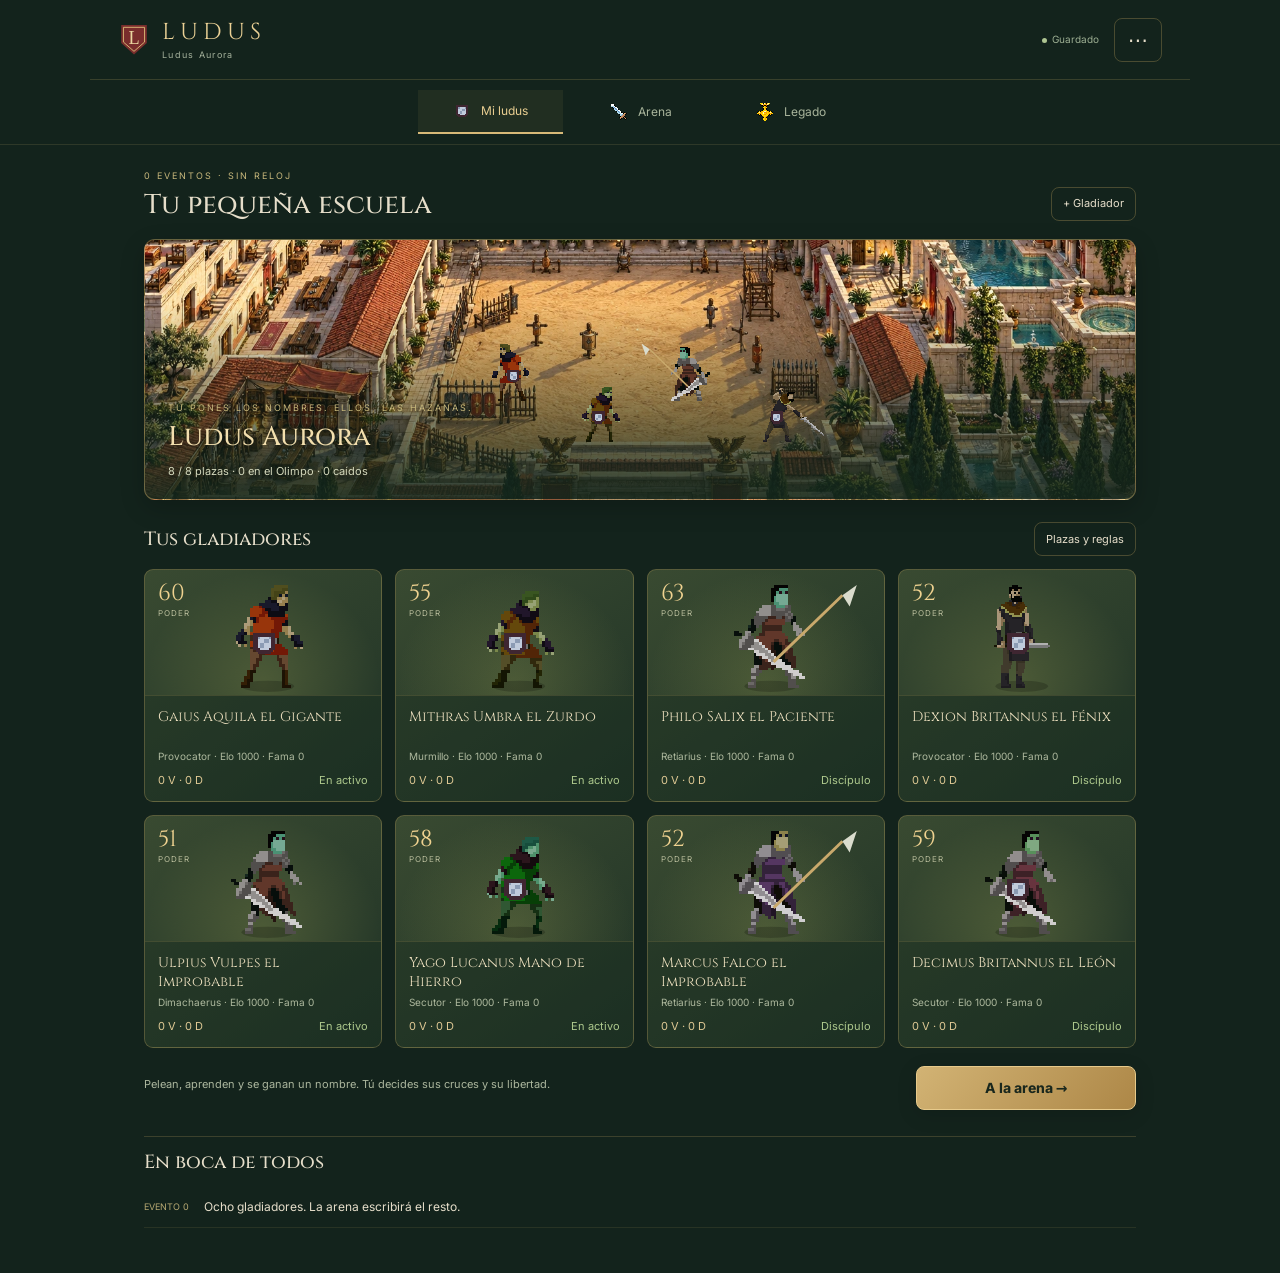
==== commit c58cf023: "Add files via upload" ====
--- a/index.html
+++ b/index.html
@@ -1 +1,244 @@
-<!doctype html><html lang="es"><head><meta charset="utf-8"><meta name="viewport" content="width=device-width,initial-scale=1,viewport-fit=cover"><meta name="theme-color" content="#16251e"><meta name="description" content="Tu pequeño ludus. Duelos, torneos, Battle Royale y leyendas. Una partida de cinco minutos, historias para siempre."><title>Ludus · Tu pequeña escuela</title><link rel="icon" href="assets/crest.svg"><link rel="stylesheet" href="style.css"></head><body><div id="app"><div class="boot"><img src="assets/crest.svg" alt=""><h1>LUDUS</h1><p>Abriendo las puertas de tu escuela…</p></div></div><dialog id="modal"><button class="close" data-close aria-label="Cerrar">×</button><div id="modal-body"></div></dialog><div id="toast" role="status"></div><input type="file" id="import-file" accept=".json,application/json" hidden><script src="combat.js"></script><script src="pocket.js"></script><script src="art.js"></script><script src="store.js"></script><script src="app.js"></script><noscript>Activa JavaScript para jugar.</noscript></body></html>
+<!doctype html><html lang="es"><head><meta charset="utf-8"><meta name="viewport" content="width=device-width,initial-scale=1,viewport-fit=cover"><meta name="theme-color" content="#16251e"><meta name="description" content="Tu pequeño ludus. Duelos, torneos, Battle Royale y leyendas. Una partida de cinco minutos, historias para siempre."><title>Ludus · Tu pequeña escuela</title><link rel="icon" href="[data-uri]"><style>@font-face{font-family:Roman;src:url('[data-uri]')}@font-face{font-family:Body;src:url('[data-uri]')}*{box-sizing:border-box}html{color-scheme:dark}body{margin:0;background:#13231c;color:#e6deca;font:14px/1.45 Body,system-ui,sans-serif;min-height:100dvh}button,input,select{font:inherit}button{cursor:pointer;color:inherit;border:1px solid #b69c5b55;background:#273a2c;border-radius:8px;padding:11px 15px;min-height:44px;transition:background .15s}button:hover{background:#3c5037}button:disabled{opacity:.4;cursor:default}button.primary{background:linear-gradient(130deg,#d2b374,#ad8747);border:1px solid #e7ca8b;color:#19271d;font-weight:750;box-shadow:0 5px 20px #0002}button.primary:hover{background:#debf80}button.quiet{background:transparent}button.red{background:#633931;border-color:#b77a65}button:focus-visible,input:focus-visible,select:focus-visible{outline:2px solid #f4d391;outline-offset:3px}input,select{background:#14271d;color:#ece5d2;border:1px solid #b49a5f55;border-radius:7px;padding:10px 12px;min-height:44px;max-width:100%}input[type=checkbox]{min-height:auto;accent-color:#d6b472}h1,h2,h3{font-family:Roman,Georgia,serif;font-weight:500;line-height:1.2;margin:0}h1{font-size:29px}h2{font-size:24px}h3{font-size:18px}p{margin:9px 0 16px}small,.muted{color:#a5b29c}small{font-size:11px}.gold{color:#e0c484}.green{color:#b4d298}.bad{color:#e4a693}.eyebrow{font-size:9px;letter-spacing:2px;text-transform:uppercase;color:#c8b87c}.row{display:flex;align-items:center;gap:10px}.spread{justify-content:space-between}.wrap{flex-wrap:wrap}.stack{display:grid;gap:14px}.actions{display:flex;gap:8px;flex-wrap:wrap}.actions>button{flex:1}.icon{width:22px;height:22px;object-fit:contain;image-rendering:pixelated;vertical-align:middle}.boot{height:100dvh;display:flex;flex-direction:column;align-items:center;justify-content:center;gap:15px}.boot img{width:65px}.boot h1{letter-spacing:8px;color:#e0c484}.boot p{color:#a9b29c;font-size:12px}.top{max-width:1100px;margin:auto;display:flex;justify-content:space-between;align-items:center;height:80px;padding:0 28px;border-bottom:1px solid #a6975940}.brand{display:flex;align-items:center;gap:12px}.brand img{height:39px;width:32px}.brand strong{font:23px Roman,Georgia,serif;letter-spacing:5px;color:#ecd296}.brand small{font-size:9px;display:block;letter-spacing:1.3px}.top-right{display:flex;gap:15px;align-items:center}.saved{font-size:10px;color:#9daf93}.saved:before{content:'';width:5px;height:5px;background:#aec592;display:inline-block;border-radius:100%;margin-right:5px}.menu-btn{padding:8px 13px;background:transparent;font-size:20px;line-height:1}.tabs{display:flex;justify-content:center;gap:5px;max-width:1100px;margin:0 auto;border-bottom:1px solid #a6975930;padding:10px 20px}.tabs button{min-width:145px;border:0;background:transparent;color:#a8b49b;border-radius:0;padding:10px 17px;font-size:12px;display:flex;align-items:center;justify-content:center;gap:9px}.tabs button.active{color:#e9ce91;background:#cfb56812;border-bottom:2px solid #d7b978}.tabs .icon{width:20px;height:20px}.main{max-width:1040px;margin:auto;padding:24px 24px 45px}.page-title{display:flex;align-items:flex-end;justify-content:space-between;margin-bottom:18px;gap:15px}.page-title h1{font-size:27px;margin-top:7px}.page-title p{color:#a8b59e;font-size:12px;margin:8px 0 0}.school{position:relative;aspect-ratio:3.8;background:linear-gradient(0deg,#14271ce8,transparent 75%),url('[data-uri]